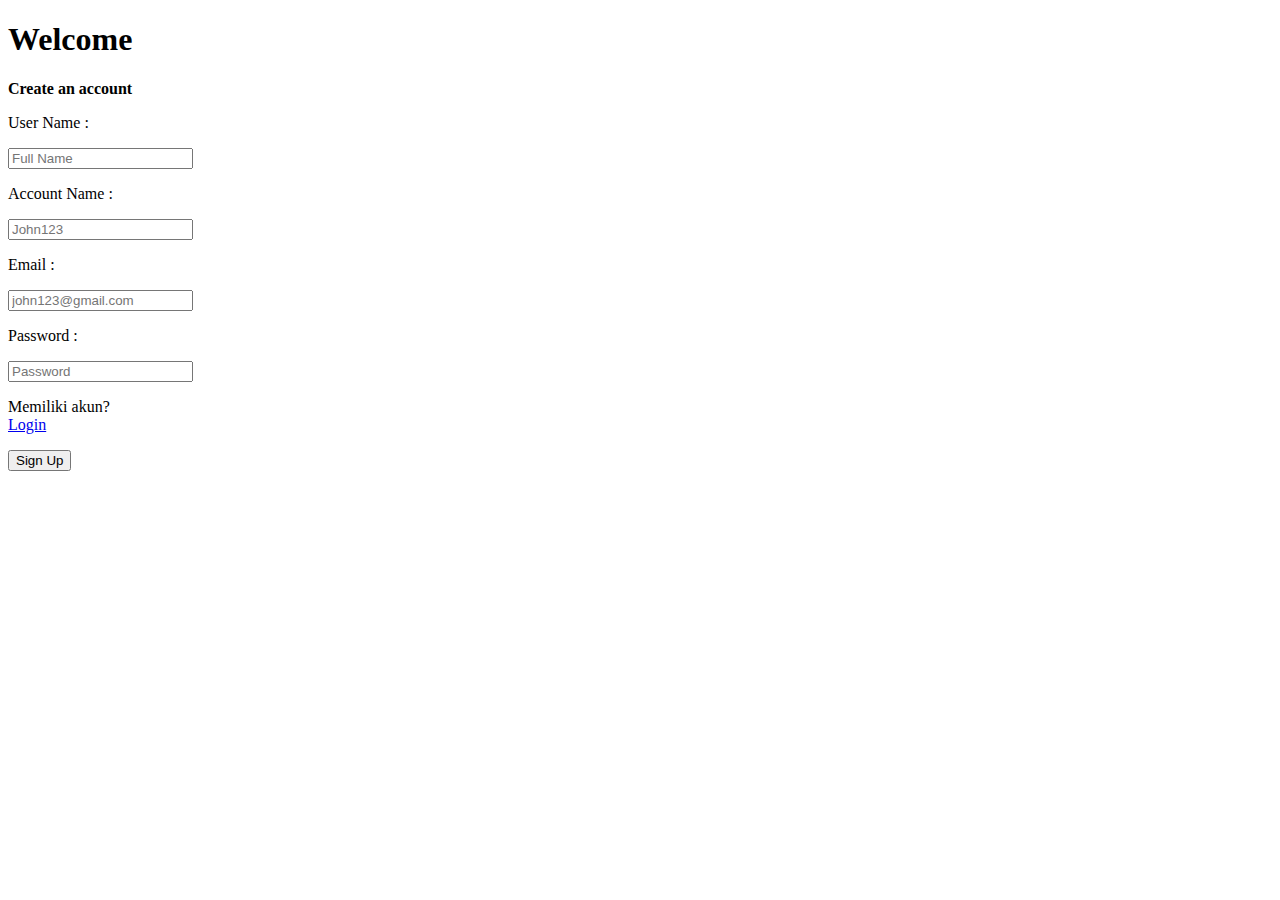
==== UI UX - Code/03.3_signup.html @ 12eb8852 "first commite" ====
<!DOCTYPE html>
<html lang="en">
<head>
    <meta charset="UTF-8">
    <meta name="viewport" content="width=device-width, initial-scale=1.0">
    <title>Document</title>
    <link rel="stylesheet" href="../fontawesome-free-6.5.1-web/css/all.min.css">
    <link rel="stylesheet" href="./03.3_signup.css">
</head>
<body>
<div class="container">
    <!-- GRID1 (title) -->
    <div class="grid1">
        <h1>Welcome</h1>
        <b>Create an account</b>
    </div>

    <!-- GRID2 (form) -->
    <form action="#" class="grid2">
        <!--  -->
        <label for="name">
            <p>User Name :</p>
            <input type="text" name="inp1" id="name" placeholder="Full Name" />
        </label>
        <label for="acc">
            <p>Account Name :</p>
            <input type="text" name="inp1" id="acc" placeholder="John123" />
        </label>
        <label for="email">
            <p>Email :</p>
            <input type="email" name="inp1" id="email" placeholder="john123@gmail.com" />
        </label>
        <label for="pass">
            <p>Password :</p>
            <input type="password" name="inp1" id="pass" placeholder="Password" />
        </label>

        <!--  -->
        <div class="flex">
            <p>Memiliki akun? <br><a href="./03.3_login.html">Login</a></p>
            <button type="submit">Sign Up</button>
        </div>
    </form>

</div>
</body>
</html>
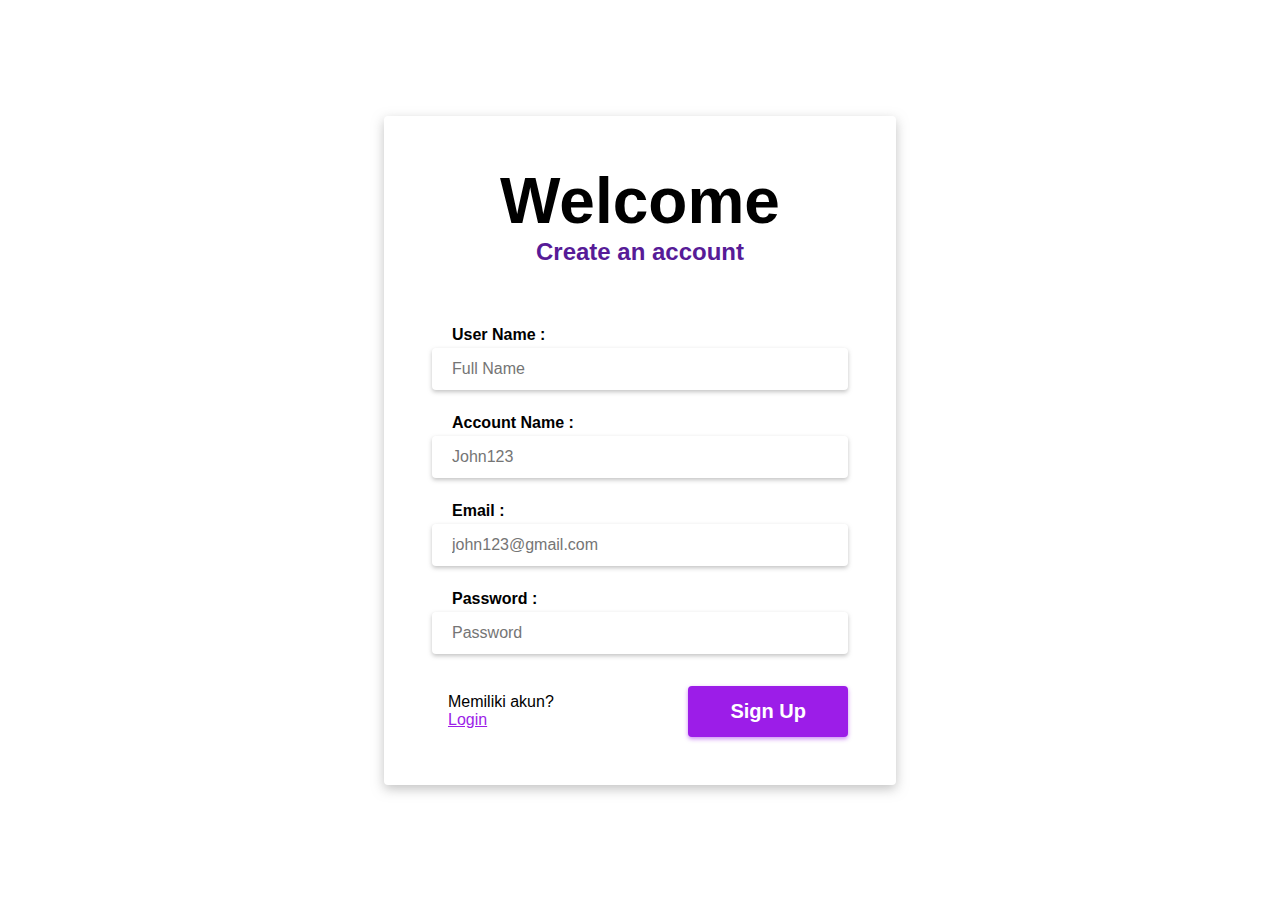
==== commit 5ce8a10d: "change style directory in file" ====
--- a/UI UX - Code/03.3_signup.html
+++ b/UI UX - Code/03.3_signup.html
@@ -4,8 +4,8 @@
     <meta charset="UTF-8">
     <meta name="viewport" content="width=device-width, initial-scale=1.0">
     <title>Document</title>
-    <link rel="stylesheet" href="../fontawesome-free-6.5.1-web/css/all.min.css">
-    <link rel="stylesheet" href="./03.3_signup.css">
+    <link rel="stylesheet" href="./fontawesome-free-6.5.1-web/css/all.min.css">
+    <link rel="stylesheet" href="./css/03.3_signup.css">
 </head>
 <body>
 <div class="container">
--- a/UI UX - Code/fontawesome-free-6.5.1-web/css/all.min.css
+++ b/UI UX - Code/fontawesome-free-6.5.1-web/css/all.min.css
@@ -0,0 +1,9 @@
+/*!
+ * Font Awesome Free 6.5.1 by @fontawesome - https://fontawesome.com
+ * License - https://fontawesome.com/license/free (Icons: CC BY 4.0, Fonts: SIL OFL 1.1, Code: MIT License)
+ * Copyright 2023 Fonticons, Inc.
+ */
+.fa{font-family:var(--fa-style-family,"Font Awesome 6 Free");font-weight:var(--fa-style,900)}.fa,.fa-brands,.fa-classic,.fa-regular,.fa-sharp,.fa-solid,.fab,.far,.fas{-moz-osx-font-smoothing:grayscale;-webkit-font-smoothing:antialiased;display:var(--fa-display,inline-block);font-style:normal;font-variant:normal;line-height:1;text-rendering:auto}.fa-classic,.fa-regular,.fa-solid,.far,.fas{font-family:"Font Awesome 6 Free"}.fa-brands,.fab{font-family:"Font Awesome 6 Brands"}.fa-1x{font-size:1em}.fa-2x{font-size:2em}.fa-3x{font-size:3em}.fa-4x{font-size:4em}.fa-5x{font-size:5em}.fa-6x{font-size:6em}.fa-7x{font-size:7em}.fa-8x{font-size:8em}.fa-9x{font-size:9em}.fa-10x{font-size:10em}.fa-2xs{font-size:.625em;line-height:.1em;vertical-align:.225em}.fa-xs{font-size:.75em;line-height:.08333em;vertical-align:.125em}.fa-sm{font-size:.875em;line-height:.07143em;vertical-align:.05357em}.fa-lg{font-size:1.25em;line-height:.05em;vertical-align:-.075em}.fa-xl{font-size:1.5em;line-height:.04167em;vertical-align:-.125em}.fa-2xl{font-size:2em;line-height:.03125em;vertical-align:-.1875em}.fa-fw{text-align:center;width:1.25em}.fa-ul{list-style-type:none;margin-left:var(--fa-li-margin,2.5em);padding-left:0}.fa-ul>li{position:relative}.fa-li{left:calc(var(--fa-li-width, 2em)*-1);position:absolute;text-align:center;width:var(--fa-li-width,2em);line-height:inherit}.fa-border{border-radius:var(--fa-border-radius,.1em);border:var(--fa-border-width,.08em) var(--fa-border-style,solid) var(--fa-border-color,#eee);padding:var(--fa-border-padding,.2em .25em .15em)}.fa-pull-left{float:left;margin-right:var(--fa-pull-margin,.3em)}.fa-pull-right{float:right;margin-left:var(--fa-pull-margin,.3em)}.fa-beat{-webkit-animation-name:fa-beat;animation-name:fa-beat;-webkit-animation-delay:var(--fa-animation-delay,0s);animation-delay:var(--fa-animation-delay,0s);-webkit-animation-direction:var(--fa-animation-direction,normal);animation-direction:var(--fa-animation-direction,normal);-webkit-animation-duration:var(--fa-animation-duration,1s);animation-duration:var(--fa-animation-duration,1s);-webkit-animation-iteration-count:var(--fa-animation-iteration-count,infinite);animation-iteration-count:var(--fa-animation-iteration-count,infinite);-webkit-animation-timing-function:var(--fa-animation-timing,ease-in-out);animation-timing-function:var(--fa-animation-timing,ease-in-out)}.fa-bounce{-webkit-animation-name:fa-bounce;animation-name:fa-bounce;-webkit-animation-delay:var(--fa-animation-delay,0s);animation-delay:var(--fa-animation-delay,0s);-webkit-animation-direction:var(--fa-animation-direction,normal);animation-direction:var(--fa-animation-direction,normal);-webkit-animation-duration:var(--fa-animation-duration,1s);animation-duration:var(--fa-animation-duration,1s);-webkit-animation-iteration-count:var(--fa-animation-iteration-count,infinite);animation-iteration-count:var(--fa-animation-iteration-count,infinite);-webkit-animation-timing-function:var(--fa-animation-timing,cubic-bezier(.28,.84,.42,1));animation-timing-function:var(--fa-animation-timing,cubic-bezier(.28,.84,.42,1))}.fa-fade{-webkit-animation-name:fa-fade;animation-name:fa-fade;-webkit-animation-iteration-count:var(--fa-animation-iteration-count,infinite);animation-iteration-count:var(--fa-animation-iteration-count,infinite);-webkit-animation-timing-function:var(--fa-animation-timing,cubic-bezier(.4,0,.6,1));animation-timing-function:var(--fa-animation-timing,cubic-bezier(.4,0,.6,1))}.fa-beat-fade,.fa-fade{-webkit-animation-delay:var(--fa-animation-delay,0s);animation-delay:var(--fa-animation-delay,0s);-webkit-animation-direction:var(--fa-animation-direction,normal);animation-direction:var(--fa-animation-direction,normal);-webkit-animation-duration:var(--fa-animation-duration,1s);animation-duration:var(--fa-animation-duration,1s)}.fa-beat-fade{-webkit-animation-name:fa-beat-fade;animation-name:fa-beat-fade;-webkit-animation-iteration-count:var(--fa-animation-iteration-count,infinite);animation-iteration-count:var(--fa-animation-iteration-count,infinite);-webkit-animation-timing-function:var(--fa-animation-timing,cubic-bezier(.4,0,.6,1));animation-timing-function:var(--fa-animation-timing,cubic-bezier(.4,0,.6,1))}.fa-flip{-webkit-animation-name:fa-flip;animation-name:fa-flip;-webkit-animation-delay:var(--fa-animation-delay,0s);animation-delay:var(--fa-animation-delay,0s);-webkit-animation-direction:var(--fa-animation-direction,normal);animation-direction:var(--fa-animation-direction,normal);-webkit-animation-duration:var(--fa-animation-duration,1s);animation-duration:var(--fa-animation-duration,1s);-webkit-animation-iteration-count:var(--fa-animation-iteration-count,infinite);animation-iteration-count:var(--fa-animation-iteration-count,infinite);-webkit-animation-timing-function:var(--fa-animation-timing,ease-in-out);animation-timing-function:var(--fa-animation-timing,ease-in-out)}.fa-shake{-webkit-animation-name:fa-shake;animation-name:fa-shake;-webkit-animation-duration:var(--fa-animation-duration,1s);animation-duration:var(--fa-animation-duration,1s);-webkit-animation-iteration-count:var(--fa-animation-iteration-count,infinite);animation-iteration-count:var(--fa-animation-iteration-count,infinite);-webkit-animation-timing-function:var(--fa-animation-timing,linear);animation-timing-function:var(--fa-animation-timing,linear)}.fa-shake,.fa-spin{-webkit-animation-delay:var(--fa-animation-delay,0s);animation-delay:var(--fa-animation-delay,0s);-webkit-animation-direction:var(--fa-animation-direction,normal);animation-direction:var(--fa-animation-direction,normal)}.fa-spin{-webkit-animation-name:fa-spin;animation-name:fa-spin;-webkit-animation-duration:var(--fa-animation-duration,2s);animation-duration:var(--fa-animation-duration,2s);-webkit-animation-iteration-count:var(--fa-animation-iteration-count,infinite);animation-iteration-count:var(--fa-animation-iteration-count,infinite);-webkit-animation-timing-function:var(--fa-animation-timing,linear);animation-timing-function:var(--fa-animation-timing,linear)}.fa-spin-reverse{--fa-animation-direction:reverse}.fa-pulse,.fa-spin-pulse{-webkit-animation-name:fa-spin;animation-name:fa-spin;-webkit-animation-direction:var(--fa-animation-direction,normal);animation-direction:var(--fa-animation-direction,normal);-webkit-animation-duration:var(--fa-animation-duration,1s);animation-duration:var(--fa-animation-duration,1s);-webkit-animation-iteration-count:var(--fa-animation-iteration-count,infinite);animation-iteration-count:var(--fa-animation-iteration-count,infinite);-webkit-animation-timing-function:var(--fa-animation-timing,steps(8));animation-timing-function:var(--fa-animation-timing,steps(8))}@media (prefers-reduced-motion:reduce){.fa-beat,.fa-beat-fade,.fa-bounce,.fa-fade,.fa-flip,.fa-pulse,.fa-shake,.fa-spin,.fa-spin-pulse{-webkit-animation-delay:-1ms;animation-delay:-1ms;-webkit-animation-duration:1ms;animation-duration:1ms;-webkit-animation-iteration-count:1;animation-iteration-count:1;-webkit-transition-delay:0s;transition-delay:0s;-webkit-transition-duration:0s;transition-duration:0s}}@-webkit-keyframes fa-beat{0%,90%{-webkit-transform:scale(1);transform:scale(1)}45%{-webkit-transform:scale(var(--fa-beat-scale,1.25));transform:scale(var(--fa-beat-scale,1.25))}}@keyframes fa-beat{0%,90%{-webkit-transform:scale(1);transform:scale(1)}45%{-webkit-transform:scale(var(--fa-beat-scale,1.25));transform:scale(var(--fa-beat-scale,1.25))}}@-webkit-keyframes fa-bounce{0%{-webkit-transform:scale(1) translateY(0);transform:scale(1) translateY(0)}10%{-webkit-transform:scale(var(--fa-bounce-start-scale-x,1.1),var(--fa-bounce-start-scale-y,.9)) translateY(0);transform:scale(var(--fa-bounce-start-scale-x,1.1),var(--fa-bounce-start-scale-y,.9)) translateY(0)}30%{-webkit-transform:scale(var(--fa-bounce-jump-scale-x,.9),var(--fa-bounce-jump-scale-y,1.1)) translateY(var(--fa-bounce-height,-.5em));transform:scale(var(--fa-bounce-jump-scale-x,.9),var(--fa-bounce-jump-scale-y,1.1)) translateY(var(--fa-bounce-height,-.5em))}50%{-webkit-transform:scale(var(--fa-bounce-land-scale-x,1.05),var(--fa-bounce-land-scale-y,.95)) translateY(0);transform:scale(var(--fa-bounce-land-scale-x,1.05),var(--fa-bounce-land-scale-y,.95)) translateY(0)}57%{-webkit-transform:scale(1) translateY(var(--fa-bounce-rebound,-.125em));transform:scale(1) translateY(var(--fa-bounce-rebound,-.125em))}64%{-webkit-transform:scale(1) translateY(0);transform:scale(1) translateY(0)}to{-webkit-transform:scale(1) translateY(0);transform:scale(1) translateY(0)}}@keyframes fa-bounce{0%{-webkit-transform:scale(1) translateY(0);transform:scale(1) translateY(0)}10%{-webkit-transform:scale(var(--fa-bounce-start-scale-x,1.1),var(--fa-bounce-start-scale-y,.9)) translateY(0);transform:scale(var(--fa-bounce-start-scale-x,1.1),var(--fa-bounce-start-scale-y,.9)) translateY(0)}30%{-webkit-transform:scale(var(--fa-bounce-jump-scale-x,.9),var(--fa-bounce-jump-scale-y,1.1)) translateY(var(--fa-bounce-height,-.5em));transform:scale(var(--fa-bounce-jump-scale-x,.9),var(--fa-bounce-jump-scale-y,1.1)) translateY(var(--fa-bounce-height,-.5em))}50%{-webkit-transform:scale(var(--fa-bounce-land-scale-x,1.05),var(--fa-bounce-land-scale-y,.95)) translateY(0);transform:scale(var(--fa-bounce-land-scale-x,1.05),var(--fa-bounce-land-scale-y,.95)) translateY(0)}57%{-webkit-transform:scale(1) translateY(var(--fa-bounce-rebound,-.125em));transform:scale(1) translateY(var(--fa-bounce-rebound,-.125em))}64%{-webkit-transform:scale(1) translateY(0);transform:scale(1) translateY(0)}to{-webkit-transform:scale(1) translateY(0);transform:scale(1) translateY(0)}}@-webkit-keyframes fa-fade{50%{opacity:var(--fa-fade-opacity,.4)}}@keyframes fa-fade{50%{opacity:var(--fa-fade-opacity,.4)}}@-webkit-keyframes fa-beat-fade{0%,to{opacity:var(--fa-beat-fade-opacity,.4);-webkit-transform:scale(1);transform:scale(1)}50%{opacity:1;-webkit-transform:scale(var(--fa-beat-fade-scale,1.125));transform:scale(var(--fa-beat-fade-scale,1.125))}}@keyframes fa-beat-fade{0%,to{opacity:var(--fa-beat-fade-opacity,.4);-webkit-transform:scale(1);transform:scale(1)}50%{opacity:1;-webkit-transform:scale(var(--fa-beat-fade-scale,1.125));transform:scale(var(--fa-beat-fade-scale,1.125))}}@-webkit-keyframes fa-flip{50%{-webkit-transform:rotate3d(var(--fa-flip-x,0),var(--fa-flip-y,1),var(--fa-flip-z,0),var(--fa-flip-angle,-180deg));transform:rotate3d(var(--fa-flip-x,0),var(--fa-flip-y,1),var(--fa-flip-z,0),var(--fa-flip-angle,-180deg))}}@keyframes fa-flip{50%{-webkit-transform:rotate3d(var(--fa-flip-x,0),var(--fa-flip-y,1),var(--fa-flip-z,0),var(--fa-flip-angle,-180deg));transform:rotate3d(var(--fa-flip-x,0),var(--fa-flip-y,1),var(--fa-flip-z,0),var(--fa-flip-angle,-180deg))}}@-webkit-keyframes fa-shake{0%{-webkit-transform:rotate(-15deg);transform:rotate(-15deg)}4%{-webkit-transform:rotate(15deg);transform:rotate(15deg)}8%,24%{-webkit-transform:rotate(-18deg);transform:rotate(-18deg)}12%,28%{-webkit-transform:rotate(18deg);transform:rotate(18deg)}16%{-webkit-transform:rotate(-22deg);transform:rotate(-22deg)}20%{-webkit-transform:rotate(22deg);transform:rotate(22deg)}32%{-webkit-transform:rotate(-12deg);transform:rotate(-12deg)}36%{-webkit-transform:rotate(12deg);transform:rotate(12deg)}40%,to{-webkit-transform:rotate(0deg);transform:rotate(0deg)}}@keyframes fa-shake{0%{-webkit-transform:rotate(-15deg);transform:rotate(-15deg)}4%{-webkit-transform:rotate(15deg);transform:rotate(15deg)}8%,24%{-webkit-transform:rotate(-18deg);transform:rotate(-18deg)}12%,28%{-webkit-transform:rotate(18deg);transform:rotate(18deg)}16%{-webkit-transform:rotate(-22deg);transform:rotate(-22deg)}20%{-webkit-transform:rotate(22deg);transform:rotate(22deg)}32%{-webkit-transform:rotate(-12deg);transform:rotate(-12deg)}36%{-webkit-transform:rotate(12deg);transform:rotate(12deg)}40%,to{-webkit-transform:rotate(0deg);transform:rotate(0deg)}}@-webkit-keyframes fa-spin{0%{-webkit-transform:rotate(0deg);transform:rotate(0deg)}to{-webkit-transform:rotate(1turn);transform:rotate(1turn)}}@keyframes fa-spin{0%{-webkit-transform:rotate(0deg);transform:rotate(0deg)}to{-webkit-transform:rotate(1turn);transform:rotate(1turn)}}.fa-rotate-90{-webkit-transform:rotate(90deg);transform:rotate(90deg)}.fa-rotate-180{-webkit-transform:rotate(180deg);transform:rotate(180deg)}.fa-rotate-270{-webkit-transform:rotate(270deg);transform:rotate(270deg)}.fa-flip-horizontal{-webkit-transform:scaleX(-1);transform:scaleX(-1)}.fa-flip-vertical{-webkit-transform:scaleY(-1);transform:scaleY(-1)}.fa-flip-both,.fa-flip-horizontal.fa-flip-vertical{-webkit-transform:scale(-1);transform:scale(-1)}.fa-rotate-by{-webkit-transform:rotate(var(--fa-rotate-angle,none));transform:rotate(var(--fa-rotate-angle,none))}.fa-stack{display:inline-block;height:2em;line-height:2em;position:relative;vertical-align:middle;width:2.5em}.fa-stack-1x,.fa-stack-2x{left:0;position:absolute;text-align:center;width:100%;z-index:var(--fa-stack-z-index,auto)}.fa-stack-1x{line-height:inherit}.fa-stack-2x{font-size:2em}.fa-inverse{color:var(--fa-inverse,#fff)}
+
+.fa-0:before{content:"\30"}.fa-1:before{content:"\31"}.fa-2:before{content:"\32"}.fa-3:before{content:"\33"}.fa-4:before{content:"\34"}.fa-5:before{content:"\35"}.fa-6:before{content:"\36"}.fa-7:before{content:"\37"}.fa-8:before{content:"\38"}.fa-9:before{content:"\39"}.fa-fill-drip:before{content:"\f576"}.fa-arrows-to-circle:before{content:"\e4bd"}.fa-chevron-circle-right:before,.fa-circle-chevron-right:before{content:"\f138"}.fa-at:before{content:"\40"}.fa-trash-alt:before,.fa-trash-can:before{content:"\f2ed"}.fa-text-height:before{content:"\f034"}.fa-user-times:before,.fa-user-xmark:before{content:"\f235"}.fa-stethoscope:before{content:"\f0f1"}.fa-comment-alt:before,.fa-message:before{content:"\f27a"}.fa-info:before{content:"\f129"}.fa-compress-alt:before,.fa-down-left-and-up-right-to-center:before{content:"\f422"}.fa-explosion:before{content:"\e4e9"}.fa-file-alt:before,.fa-file-lines:before,.fa-file-text:before{content:"\f15c"}.fa-wave-square:before{content:"\f83e"}.fa-ring:before{content:"\f70b"}.fa-building-un:before{content:"\e4d9"}.fa-dice-three:before{content:"\f527"}.fa-calendar-alt:before,.fa-calendar-days:before{content:"\f073"}.fa-anchor-circle-check:before{content:"\e4aa"}.fa-building-circle-arrow-right:before{content:"\e4d1"}.fa-volleyball-ball:before,.fa-volleyball:before{content:"\f45f"}.fa-arrows-up-to-line:before{content:"\e4c2"}.fa-sort-desc:before,.fa-sort-down:before{content:"\f0dd"}.fa-circle-minus:before,.fa-minus-circle:before{content:"\f056"}.fa-door-open:before{content:"\f52b"}.fa-right-from-bracket:before,.fa-sign-out-alt:before{content:"\f2f5"}.fa-atom:before{content:"\f5d2"}.fa-soap:before{content:"\e06e"}.fa-heart-music-camera-bolt:before,.fa-icons:before{content:"\f86d"}.fa-microphone-alt-slash:before,.fa-microphone-lines-slash:before{content:"\f539"}.fa-bridge-circle-check:before{content:"\e4c9"}.fa-pump-medical:before{content:"\e06a"}.fa-fingerprint:before{content:"\f577"}.fa-hand-point-right:before{content:"\f0a4"}.fa-magnifying-glass-location:before,.fa-search-location:before{content:"\f689"}.fa-forward-step:before,.fa-step-forward:before{content:"\f051"}.fa-face-smile-beam:before,.fa-smile-beam:before{content:"\f5b8"}.fa-flag-checkered:before{content:"\f11e"}.fa-football-ball:before,.fa-football:before{content:"\f44e"}.fa-school-circle-exclamation:before{content:"\e56c"}.fa-crop:before{content:"\f125"}.fa-angle-double-down:before,.fa-angles-down:before{content:"\f103"}.fa-users-rectangle:before{content:"\e594"}.fa-people-roof:before{content:"\e537"}.fa-people-line:before{content:"\e534"}.fa-beer-mug-empty:before,.fa-beer:before{content:"\f0fc"}.fa-diagram-predecessor:before{content:"\e477"}.fa-arrow-up-long:before,.fa-long-arrow-up:before{content:"\f176"}.fa-burn:before,.fa-fire-flame-simple:before{content:"\f46a"}.fa-male:before,.fa-person:before{content:"\f183"}.fa-laptop:before{content:"\f109"}.fa-file-csv:before{content:"\f6dd"}.fa-menorah:before{content:"\f676"}.fa-truck-plane:before{content:"\e58f"}.fa-record-vinyl:before{content:"\f8d9"}.fa-face-grin-stars:before,.fa-grin-stars:before{content:"\f587"}.fa-bong:before{content:"\f55c"}.fa-pastafarianism:before,.fa-spaghetti-monster-flying:before{content:"\f67b"}.fa-arrow-down-up-across-line:before{content:"\e4af"}.fa-spoon:before,.fa-utensil-spoon:before{content:"\f2e5"}.fa-jar-wheat:before{content:"\e517"}.fa-envelopes-bulk:before,.fa-mail-bulk:before{content:"\f674"}.fa-file-circle-exclamation:before{content:"\e4eb"}.fa-circle-h:before,.fa-hospital-symbol:before{content:"\f47e"}.fa-pager:before{content:"\f815"}.fa-address-book:before,.fa-contact-book:before{content:"\f2b9"}.fa-strikethrough:before{content:"\f0cc"}.fa-k:before{content:"\4b"}.fa-landmark-flag:before{content:"\e51c"}.fa-pencil-alt:before,.fa-pencil:before{content:"\f303"}.fa-backward:before{content:"\f04a"}.fa-caret-right:before{content:"\f0da"}.fa-comments:before{content:"\f086"}.fa-file-clipboard:before,.fa-paste:before{content:"\f0ea"}.fa-code-pull-request:before{content:"\e13c"}.fa-clipboard-list:before{content:"\f46d"}.fa-truck-loading:before,.fa-truck-ramp-box:before{content:"\f4de"}.fa-user-check:before{content:"\f4fc"}.fa-vial-virus:before{content:"\e597"}.fa-sheet-plastic:before{content:"\e571"}.fa-blog:before{content:"\f781"}.fa-user-ninja:before{content:"\f504"}.fa-person-arrow-up-from-line:before{content:"\e539"}.fa-scroll-torah:before,.fa-torah:before{content:"\f6a0"}.fa-broom-ball:before,.fa-quidditch-broom-ball:before,.fa-quidditch:before{content:"\f458"}.fa-toggle-off:before{content:"\f204"}.fa-archive:before,.fa-box-archive:before{content:"\f187"}.fa-person-drowning:before{content:"\e545"}.fa-arrow-down-9-1:before,.fa-sort-numeric-desc:before,.fa-sort-numeric-down-alt:before{content:"\f886"}.fa-face-grin-tongue-squint:before,.fa-grin-tongue-squint:before{content:"\f58a"}.fa-spray-can:before{content:"\f5bd"}.fa-truck-monster:before{content:"\f63b"}.fa-w:before{content:"\57"}.fa-earth-africa:before,.fa-globe-africa:before{content:"\f57c"}.fa-rainbow:before{content:"\f75b"}.fa-circle-notch:before{content:"\f1ce"}.fa-tablet-alt:before,.fa-tablet-screen-button:before{content:"\f3fa"}.fa-paw:before{content:"\f1b0"}.fa-cloud:before{content:"\f0c2"}.fa-trowel-bricks:before{content:"\e58a"}.fa-face-flushed:before,.fa-flushed:before{content:"\f579"}.fa-hospital-user:before{content:"\f80d"}.fa-tent-arrow-left-right:before{content:"\e57f"}.fa-gavel:before,.fa-legal:before{content:"\f0e3"}.fa-binoculars:before{content:"\f1e5"}.fa-microphone-slash:before{content:"\f131"}.fa-box-tissue:before{content:"\e05b"}.fa-motorcycle:before{content:"\f21c"}.fa-bell-concierge:before,.fa-concierge-bell:before{content:"\f562"}.fa-pen-ruler:before,.fa-pencil-ruler:before{content:"\f5ae"}.fa-people-arrows-left-right:before,.fa-people-arrows:before{content:"\e068"}.fa-mars-and-venus-burst:before{content:"\e523"}.fa-caret-square-right:before,.fa-square-caret-right:before{content:"\f152"}.fa-cut:before,.fa-scissors:before{content:"\f0c4"}.fa-sun-plant-wilt:before{content:"\e57a"}.fa-toilets-portable:before{content:"\e584"}.fa-hockey-puck:before{content:"\f453"}.fa-table:before{content:"\f0ce"}.fa-magnifying-glass-arrow-right:before{content:"\e521"}.fa-digital-tachograph:before,.fa-tachograph-digital:before{content:"\f566"}.fa-users-slash:before{content:"\e073"}.fa-clover:before{content:"\e139"}.fa-mail-reply:before,.fa-reply:before{content:"\f3e5"}.fa-star-and-crescent:before{content:"\f699"}.fa-house-fire:before{content:"\e50c"}.fa-minus-square:before,.fa-square-minus:before{content:"\f146"}.fa-helicopter:before{content:"\f533"}.fa-compass:before{content:"\f14e"}.fa-caret-square-down:before,.fa-square-caret-down:before{content:"\f150"}.fa-file-circle-question:before{content:"\e4ef"}.fa-laptop-code:before{content:"\f5fc"}.fa-swatchbook:before{content:"\f5c3"}.fa-prescription-bottle:before{content:"\f485"}.fa-bars:before,.fa-navicon:before{content:"\f0c9"}.fa-people-group:before{content:"\e533"}.fa-hourglass-3:before,.fa-hourglass-end:before{content:"\f253"}.fa-heart-broken:before,.fa-heart-crack:before{content:"\f7a9"}.fa-external-link-square-alt:before,.fa-square-up-right:before{content:"\f360"}.fa-face-kiss-beam:before,.fa-kiss-beam:before{content:"\f597"}.fa-film:before{content:"\f008"}.fa-ruler-horizontal:before{content:"\f547"}.fa-people-robbery:before{content:"\e536"}.fa-lightbulb:before{content:"\f0eb"}.fa-caret-left:before{content:"\f0d9"}.fa-circle-exclamation:before,.fa-exclamation-circle:before{content:"\f06a"}.fa-school-circle-xmark:before{content:"\e56d"}.fa-arrow-right-from-bracket:before,.fa-sign-out:before{content:"\f08b"}.fa-chevron-circle-down:before,.fa-circle-chevron-down:before{content:"\f13a"}.fa-unlock-alt:before,.fa-unlock-keyhole:before{content:"\f13e"}.fa-cloud-showers-heavy:before{content:"\f740"}.fa-headphones-alt:before,.fa-headphones-simple:before{content:"\f58f"}.fa-sitemap:before{content:"\f0e8"}.fa-circle-dollar-to-slot:before,.fa-donate:before{content:"\f4b9"}.fa-memory:before{content:"\f538"}.fa-road-spikes:before{content:"\e568"}.fa-fire-burner:before{content:"\e4f1"}.fa-flag:before{content:"\f024"}.fa-hanukiah:before{content:"\f6e6"}.fa-feather:before{content:"\f52d"}.fa-volume-down:before,.fa-volume-low:before{content:"\f027"}.fa-comment-slash:before{content:"\f4b3"}.fa-cloud-sun-rain:before{content:"\f743"}.fa-compress:before{content:"\f066"}.fa-wheat-alt:before,.fa-wheat-awn:before{content:"\e2cd"}.fa-ankh:before{content:"\f644"}.fa-hands-holding-child:before{content:"\e4fa"}.fa-asterisk:before{content:"\2a"}.fa-check-square:before,.fa-square-check:before{content:"\f14a"}.fa-peseta-sign:before{content:"\e221"}.fa-header:before,.fa-heading:before{content:"\f1dc"}.fa-ghost:before{content:"\f6e2"}.fa-list-squares:before,.fa-list:before{content:"\f03a"}.fa-phone-square-alt:before,.fa-square-phone-flip:before{content:"\f87b"}.fa-cart-plus:before{content:"\f217"}.fa-gamepad:before{content:"\f11b"}.fa-circle-dot:before,.fa-dot-circle:before{content:"\f192"}.fa-dizzy:before,.fa-face-dizzy:before{content:"\f567"}.fa-egg:before{content:"\f7fb"}.fa-house-medical-circle-xmark:before{content:"\e513"}.fa-campground:before{content:"\f6bb"}.fa-folder-plus:before{content:"\f65e"}.fa-futbol-ball:before,.fa-futbol:before,.fa-soccer-ball:before{content:"\f1e3"}.fa-paint-brush:before,.fa-paintbrush:before{content:"\f1fc"}.fa-lock:before{content:"\f023"}.fa-gas-pump:before{content:"\f52f"}.fa-hot-tub-person:before,.fa-hot-tub:before{content:"\f593"}.fa-map-location:before,.fa-map-marked:before{content:"\f59f"}.fa-house-flood-water:before{content:"\e50e"}.fa-tree:before{content:"\f1bb"}.fa-bridge-lock:before{content:"\e4cc"}.fa-sack-dollar:before{content:"\f81d"}.fa-edit:before,.fa-pen-to-square:before{content:"\f044"}.fa-car-side:before{content:"\f5e4"}.fa-share-alt:before,.fa-share-nodes:before{content:"\f1e0"}.fa-heart-circle-minus:before{content:"\e4ff"}.fa-hourglass-2:before,.fa-hourglass-half:before{content:"\f252"}.fa-microscope:before{content:"\f610"}.fa-sink:before{content:"\e06d"}.fa-bag-shopping:before,.fa-shopping-bag:before{content:"\f290"}.fa-arrow-down-z-a:before,.fa-sort-alpha-desc:before,.fa-sort-alpha-down-alt:before{content:"\f881"}.fa-mitten:before{content:"\f7b5"}.fa-person-rays:before{content:"\e54d"}.fa-users:before{content:"\f0c0"}.fa-eye-slash:before{content:"\f070"}.fa-flask-vial:before{content:"\e4f3"}.fa-hand-paper:before,.fa-hand:before{content:"\f256"}.fa-om:before{content:"\f679"}.fa-worm:before{content:"\e599"}.fa-house-circle-xmark:before{content:"\e50b"}.fa-plug:before{content:"\f1e6"}.fa-chevron-up:before{content:"\f077"}.fa-hand-spock:before{content:"\f259"}.fa-stopwatch:before{content:"\f2f2"}.fa-face-kiss:before,.fa-kiss:before{content:"\f596"}.fa-bridge-circle-xmark:before{content:"\e4cb"}.fa-face-grin-tongue:before,.fa-grin-tongue:before{content:"\f589"}.fa-chess-bishop:before{content:"\f43a"}.fa-face-grin-wink:before,.fa-grin-wink:before{content:"\f58c"}.fa-deaf:before,.fa-deafness:before,.fa-ear-deaf:before,.fa-hard-of-hearing:before{content:"\f2a4"}.fa-road-circle-check:before{content:"\e564"}.fa-dice-five:before{content:"\f523"}.fa-rss-square:before,.fa-square-rss:before{content:"\f143"}.fa-land-mine-on:before{content:"\e51b"}.fa-i-cursor:before{content:"\f246"}.fa-stamp:before{content:"\f5bf"}.fa-stairs:before{content:"\e289"}.fa-i:before{content:"\49"}.fa-hryvnia-sign:before,.fa-hryvnia:before{content:"\f6f2"}.fa-pills:before{content:"\f484"}.fa-face-grin-wide:before,.fa-grin-alt:before{content:"\f581"}.fa-tooth:before{content:"\f5c9"}.fa-v:before{content:"\56"}.fa-bangladeshi-taka-sign:before{content:"\e2e6"}.fa-bicycle:before{content:"\f206"}.fa-rod-asclepius:before,.fa-rod-snake:before,.fa-staff-aesculapius:before,.fa-staff-snake:before{content:"\e579"}.fa-head-side-cough-slash:before{content:"\e062"}.fa-ambulance:before,.fa-truck-medical:before{content:"\f0f9"}.fa-wheat-awn-circle-exclamation:before{content:"\e598"}.fa-snowman:before{content:"\f7d0"}.fa-mortar-pestle:before{content:"\f5a7"}.fa-road-barrier:before{content:"\e562"}.fa-school:before{content:"\f549"}.fa-igloo:before{content:"\f7ae"}.fa-joint:before{content:"\f595"}.fa-angle-right:before{content:"\f105"}.fa-horse:before{content:"\f6f0"}.fa-q:before{content:"\51"}.fa-g:before{content:"\47"}.fa-notes-medical:before{content:"\f481"}.fa-temperature-2:before,.fa-temperature-half:before,.fa-thermometer-2:before,.fa-thermometer-half:before{content:"\f2c9"}.fa-dong-sign:before{content:"\e169"}.fa-capsules:before{content:"\f46b"}.fa-poo-bolt:before,.fa-poo-storm:before{content:"\f75a"}.fa-face-frown-open:before,.fa-frown-open:before{content:"\f57a"}.fa-hand-point-up:before{content:"\f0a6"}.fa-money-bill:before{content:"\f0d6"}.fa-bookmark:before{content:"\f02e"}.fa-align-justify:before{content:"\f039"}.fa-umbrella-beach:before{content:"\f5ca"}.fa-helmet-un:before{content:"\e503"}.fa-bullseye:before{content:"\f140"}.fa-bacon:before{content:"\f7e5"}.fa-hand-point-down:before{content:"\f0a7"}.fa-arrow-up-from-bracket:before{content:"\e09a"}.fa-folder-blank:before,.fa-folder:before{content:"\f07b"}.fa-file-medical-alt:before,.fa-file-waveform:before{content:"\f478"}.fa-radiation:before{content:"\f7b9"}.fa-chart-simple:before{content:"\e473"}.fa-mars-stroke:before{content:"\f229"}.fa-vial:before{content:"\f492"}.fa-dashboard:before,.fa-gauge-med:before,.fa-gauge:before,.fa-tachometer-alt-average:before{content:"\f624"}.fa-magic-wand-sparkles:before,.fa-wand-magic-sparkles:before{content:"\e2ca"}.fa-e:before{content:"\45"}.fa-pen-alt:before,.fa-pen-clip:before{content:"\f305"}.fa-bridge-circle-exclamation:before{content:"\e4ca"}.fa-user:before{content:"\f007"}.fa-school-circle-check:before{content:"\e56b"}.fa-dumpster:before{content:"\f793"}.fa-shuttle-van:before,.fa-van-shuttle:before{content:"\f5b6"}.fa-building-user:before{content:"\e4da"}.fa-caret-square-left:before,.fa-square-caret-left:before{content:"\f191"}.fa-highlighter:before{content:"\f591"}.fa-key:before{content:"\f084"}.fa-bullhorn:before{content:"\f0a1"}.fa-globe:before{content:"\f0ac"}.fa-synagogue:before{content:"\f69b"}.fa-person-half-dress:before{content:"\e548"}.fa-road-bridge:before{content:"\e563"}.fa-location-arrow:before{content:"\f124"}.fa-c:before{content:"\43"}.fa-tablet-button:before{content:"\f10a"}.fa-building-lock:before{content:"\e4d6"}.fa-pizza-slice:before{content:"\f818"}.fa-money-bill-wave:before{content:"\f53a"}.fa-area-chart:before,.fa-chart-area:before{content:"\f1fe"}.fa-house-flag:before{content:"\e50d"}.fa-person-circle-minus:before{content:"\e540"}.fa-ban:before,.fa-cancel:before{content:"\f05e"}.fa-camera-rotate:before{content:"\e0d8"}.fa-air-freshener:before,.fa-spray-can-sparkles:before{content:"\f5d0"}.fa-star:before{content:"\f005"}.fa-repeat:before{content:"\f363"}.fa-cross:before{content:"\f654"}.fa-box:before{content:"\f466"}.fa-venus-mars:before{content:"\f228"}.fa-arrow-pointer:before,.fa-mouse-pointer:before{content:"\f245"}.fa-expand-arrows-alt:before,.fa-maximize:before{content:"\f31e"}.fa-charging-station:before{content:"\f5e7"}.fa-shapes:before,.fa-triangle-circle-square:before{content:"\f61f"}.fa-random:before,.fa-shuffle:before{content:"\f074"}.fa-person-running:before,.fa-running:before{content:"\f70c"}.fa-mobile-retro:before{content:"\e527"}.fa-grip-lines-vertical:before{content:"\f7a5"}.fa-spider:before{content:"\f717"}.fa-hands-bound:before{content:"\e4f9"}.fa-file-invoice-dollar:before{content:"\f571"}.fa-plane-circle-exclamation:before{content:"\e556"}.fa-x-ray:before{content:"\f497"}.fa-spell-check:before{content:"\f891"}.fa-slash:before{content:"\f715"}.fa-computer-mouse:before,.fa-mouse:before{content:"\f8cc"}.fa-arrow-right-to-bracket:before,.fa-sign-in:before{content:"\f090"}.fa-shop-slash:before,.fa-store-alt-slash:before{content:"\e070"}.fa-server:before{content:"\f233"}.fa-virus-covid-slash:before{content:"\e4a9"}.fa-shop-lock:before{content:"\e4a5"}.fa-hourglass-1:before,.fa-hourglass-start:before{content:"\f251"}.fa-blender-phone:before{content:"\f6b6"}.fa-building-wheat:before{content:"\e4db"}.fa-person-breastfeeding:before{content:"\e53a"}.fa-right-to-bracket:before,.fa-sign-in-alt:before{content:"\f2f6"}.fa-venus:before{content:"\f221"}.fa-passport:before{content:"\f5ab"}.fa-heart-pulse:before,.fa-heartbeat:before{content:"\f21e"}.fa-people-carry-box:before,.fa-people-carry:before{content:"\f4ce"}.fa-temperature-high:before{content:"\f769"}.fa-microchip:before{content:"\f2db"}.fa-crown:before{content:"\f521"}.fa-weight-hanging:before{content:"\f5cd"}.fa-xmarks-lines:before{content:"\e59a"}.fa-file-prescription:before{content:"\f572"}.fa-weight-scale:before,.fa-weight:before{content:"\f496"}.fa-user-friends:before,.fa-user-group:before{content:"\f500"}.fa-arrow-up-a-z:before,.fa-sort-alpha-up:before{content:"\f15e"}.fa-chess-knight:before{content:"\f441"}.fa-face-laugh-squint:before,.fa-laugh-squint:before{content:"\f59b"}.fa-wheelchair:before{content:"\f193"}.fa-arrow-circle-up:before,.fa-circle-arrow-up:before{content:"\f0aa"}.fa-toggle-on:before{content:"\f205"}.fa-person-walking:before,.fa-walking:before{content:"\f554"}.fa-l:before{content:"\4c"}.fa-fire:before{content:"\f06d"}.fa-bed-pulse:before,.fa-procedures:before{content:"\f487"}.fa-shuttle-space:before,.fa-space-shuttle:before{content:"\f197"}.fa-face-laugh:before,.fa-laugh:before{content:"\f599"}.fa-folder-open:before{content:"\f07c"}.fa-heart-circle-plus:before{content:"\e500"}.fa-code-fork:before{content:"\e13b"}.fa-city:before{content:"\f64f"}.fa-microphone-alt:before,.fa-microphone-lines:before{content:"\f3c9"}.fa-pepper-hot:before{content:"\f816"}.fa-unlock:before{content:"\f09c"}.fa-colon-sign:before{content:"\e140"}.fa-headset:before{content:"\f590"}.fa-store-slash:before{content:"\e071"}.fa-road-circle-xmark:before{content:"\e566"}.fa-user-minus:before{content:"\f503"}.fa-mars-stroke-up:before,.fa-mars-stroke-v:before{content:"\f22a"}.fa-champagne-glasses:before,.fa-glass-cheers:before{content:"\f79f"}.fa-clipboard:before{content:"\f328"}.fa-house-circle-exclamation:before{content:"\e50a"}.fa-file-arrow-up:before,.fa-file-upload:before{content:"\f574"}.fa-wifi-3:before,.fa-wifi-strong:before,.fa-wifi:before{content:"\f1eb"}.fa-bath:before,.fa-bathtub:before{content:"\f2cd"}.fa-underline:before{content:"\f0cd"}.fa-user-edit:before,.fa-user-pen:before{content:"\f4ff"}.fa-signature:before{content:"\f5b7"}.fa-stroopwafel:before{content:"\f551"}.fa-bold:before{content:"\f032"}.fa-anchor-lock:before{content:"\e4ad"}.fa-building-ngo:before{content:"\e4d7"}.fa-manat-sign:before{content:"\e1d5"}.fa-not-equal:before{content:"\f53e"}.fa-border-style:before,.fa-border-top-left:before{content:"\f853"}.fa-map-location-dot:before,.fa-map-marked-alt:before{content:"\f5a0"}.fa-jedi:before{content:"\f669"}.fa-poll:before,.fa-square-poll-vertical:before{content:"\f681"}.fa-mug-hot:before{content:"\f7b6"}.fa-battery-car:before,.fa-car-battery:before{content:"\f5df"}.fa-gift:before{content:"\f06b"}.fa-dice-two:before{content:"\f528"}.fa-chess-queen:before{content:"\f445"}.fa-glasses:before{content:"\f530"}.fa-chess-board:before{content:"\f43c"}.fa-building-circle-check:before{content:"\e4d2"}.fa-person-chalkboard:before{content:"\e53d"}.fa-mars-stroke-h:before,.fa-mars-stroke-right:before{content:"\f22b"}.fa-hand-back-fist:before,.fa-hand-rock:before{content:"\f255"}.fa-caret-square-up:before,.fa-square-caret-up:before{content:"\f151"}.fa-cloud-showers-water:before{content:"\e4e4"}.fa-bar-chart:before,.fa-chart-bar:before{content:"\f080"}.fa-hands-bubbles:before,.fa-hands-wash:before{content:"\e05e"}.fa-less-than-equal:before{content:"\f537"}.fa-train:before{content:"\f238"}.fa-eye-low-vision:before,.fa-low-vision:before{content:"\f2a8"}.fa-crow:before{content:"\f520"}.fa-sailboat:before{content:"\e445"}.fa-window-restore:before{content:"\f2d2"}.fa-plus-square:before,.fa-square-plus:before{content:"\f0fe"}.fa-torii-gate:before{content:"\f6a1"}.fa-frog:before{content:"\f52e"}.fa-bucket:before{content:"\e4cf"}.fa-image:before{content:"\f03e"}.fa-microphone:before{content:"\f130"}.fa-cow:before{content:"\f6c8"}.fa-caret-up:before{content:"\f0d8"}.fa-screwdriver:before{content:"\f54a"}.fa-folder-closed:before{content:"\e185"}.fa-house-tsunami:before{content:"\e515"}.fa-square-nfi:before{content:"\e576"}.fa-arrow-up-from-ground-water:before{content:"\e4b5"}.fa-glass-martini-alt:before,.fa-martini-glass:before{content:"\f57b"}.fa-rotate-back:before,.fa-rotate-backward:before,.fa-rotate-left:before,.fa-undo-alt:before{content:"\f2ea"}.fa-columns:before,.fa-table-columns:before{content:"\f0db"}.fa-lemon:before{content:"\f094"}.fa-head-side-mask:before{content:"\e063"}.fa-handshake:before{content:"\f2b5"}.fa-gem:before{content:"\f3a5"}.fa-dolly-box:before,.fa-dolly:before{content:"\f472"}.fa-smoking:before{content:"\f48d"}.fa-compress-arrows-alt:before,.fa-minimize:before{content:"\f78c"}.fa-monument:before{content:"\f5a6"}.fa-snowplow:before{content:"\f7d2"}.fa-angle-double-right:before,.fa-angles-right:before{content:"\f101"}.fa-cannabis:before{content:"\f55f"}.fa-circle-play:before,.fa-play-circle:before{content:"\f144"}.fa-tablets:before{content:"\f490"}.fa-ethernet:before{content:"\f796"}.fa-eur:before,.fa-euro-sign:before,.fa-euro:before{content:"\f153"}.fa-chair:before{content:"\f6c0"}.fa-check-circle:before,.fa-circle-check:before{content:"\f058"}.fa-circle-stop:before,.fa-stop-circle:before{content:"\f28d"}.fa-compass-drafting:before,.fa-drafting-compass:before{content:"\f568"}.fa-plate-wheat:before{content:"\e55a"}.fa-icicles:before{content:"\f7ad"}.fa-person-shelter:before{content:"\e54f"}.fa-neuter:before{content:"\f22c"}.fa-id-badge:before{content:"\f2c1"}.fa-marker:before{content:"\f5a1"}.fa-face-laugh-beam:before,.fa-laugh-beam:before{content:"\f59a"}.fa-helicopter-symbol:before{content:"\e502"}.fa-universal-access:before{content:"\f29a"}.fa-chevron-circle-up:before,.fa-circle-chevron-up:before{content:"\f139"}.fa-lari-sign:before{content:"\e1c8"}.fa-volcano:before{content:"\f770"}.fa-person-walking-dashed-line-arrow-right:before{content:"\e553"}.fa-gbp:before,.fa-pound-sign:before,.fa-sterling-sign:before{content:"\f154"}.fa-viruses:before{content:"\e076"}.fa-square-person-confined:before{content:"\e577"}.fa-user-tie:before{content:"\f508"}.fa-arrow-down-long:before,.fa-long-arrow-down:before{content:"\f175"}.fa-tent-arrow-down-to-line:before{content:"\e57e"}.fa-certificate:before{content:"\f0a3"}.fa-mail-reply-all:before,.fa-reply-all:before{content:"\f122"}.fa-suitcase:before{content:"\f0f2"}.fa-person-skating:before,.fa-skating:before{content:"\f7c5"}.fa-filter-circle-dollar:before,.fa-funnel-dollar:before{content:"\f662"}.fa-camera-retro:before{content:"\f083"}.fa-arrow-circle-down:before,.fa-circle-arrow-down:before{content:"\f0ab"}.fa-arrow-right-to-file:before,.fa-file-import:before{content:"\f56f"}.fa-external-link-square:before,.fa-square-arrow-up-right:before{content:"\f14c"}.fa-box-open:before{content:"\f49e"}.fa-scroll:before{content:"\f70e"}.fa-spa:before{content:"\f5bb"}.fa-location-pin-lock:before{content:"\e51f"}.fa-pause:before{content:"\f04c"}.fa-hill-avalanche:before{content:"\e507"}.fa-temperature-0:before,.fa-temperature-empty:before,.fa-thermometer-0:before,.fa-thermometer-empty:before{content:"\f2cb"}.fa-bomb:before{content:"\f1e2"}.fa-registered:before{content:"\f25d"}.fa-address-card:before,.fa-contact-card:before,.fa-vcard:before{content:"\f2bb"}.fa-balance-scale-right:before,.fa-scale-unbalanced-flip:before{content:"\f516"}.fa-subscript:before{content:"\f12c"}.fa-diamond-turn-right:before,.fa-directions:before{content:"\f5eb"}.fa-burst:before{content:"\e4dc"}.fa-house-laptop:before,.fa-laptop-house:before{content:"\e066"}.fa-face-tired:before,.fa-tired:before{content:"\f5c8"}.fa-money-bills:before{content:"\e1f3"}.fa-smog:before{content:"\f75f"}.fa-crutch:before{content:"\f7f7"}.fa-cloud-arrow-up:before,.fa-cloud-upload-alt:before,.fa-cloud-upload:before{content:"\f0ee"}.fa-palette:before{content:"\f53f"}.fa-arrows-turn-right:before{content:"\e4c0"}.fa-vest:before{content:"\e085"}.fa-ferry:before{content:"\e4ea"}.fa-arrows-down-to-people:before{content:"\e4b9"}.fa-seedling:before,.fa-sprout:before{content:"\f4d8"}.fa-arrows-alt-h:before,.fa-left-right:before{content:"\f337"}.fa-boxes-packing:before{content:"\e4c7"}.fa-arrow-circle-left:before,.fa-circle-arrow-left:before{content:"\f0a8"}.fa-group-arrows-rotate:before{content:"\e4f6"}.fa-bowl-food:before{content:"\e4c6"}.fa-candy-cane:before{content:"\f786"}.fa-arrow-down-wide-short:before,.fa-sort-amount-asc:before,.fa-sort-amount-down:before{content:"\f160"}.fa-cloud-bolt:before,.fa-thunderstorm:before{content:"\f76c"}.fa-remove-format:before,.fa-text-slash:before{content:"\f87d"}.fa-face-smile-wink:before,.fa-smile-wink:before{content:"\f4da"}.fa-file-word:before{content:"\f1c2"}.fa-file-powerpoint:before{content:"\f1c4"}.fa-arrows-h:before,.fa-arrows-left-right:before{content:"\f07e"}.fa-house-lock:before{content:"\e510"}.fa-cloud-arrow-down:before,.fa-cloud-download-alt:before,.fa-cloud-download:before{content:"\f0ed"}.fa-children:before{content:"\e4e1"}.fa-blackboard:before,.fa-chalkboard:before{content:"\f51b"}.fa-user-alt-slash:before,.fa-user-large-slash:before{content:"\f4fa"}.fa-envelope-open:before{content:"\f2b6"}.fa-handshake-alt-slash:before,.fa-handshake-simple-slash:before{content:"\e05f"}.fa-mattress-pillow:before{content:"\e525"}.fa-guarani-sign:before{content:"\e19a"}.fa-arrows-rotate:before,.fa-refresh:before,.fa-sync:before{content:"\f021"}.fa-fire-extinguisher:before{content:"\f134"}.fa-cruzeiro-sign:before{content:"\e152"}.fa-greater-than-equal:before{content:"\f532"}.fa-shield-alt:before,.fa-shield-halved:before{content:"\f3ed"}.fa-atlas:before,.fa-book-atlas:before{content:"\f558"}.fa-virus:before{content:"\e074"}.fa-envelope-circle-check:before{content:"\e4e8"}.fa-layer-group:before{content:"\f5fd"}.fa-arrows-to-dot:before{content:"\e4be"}.fa-archway:before{content:"\f557"}.fa-heart-circle-check:before{content:"\e4fd"}.fa-house-chimney-crack:before,.fa-house-damage:before{content:"\f6f1"}.fa-file-archive:before,.fa-file-zipper:before{content:"\f1c6"}.fa-square:before{content:"\f0c8"}.fa-glass-martini:before,.fa-martini-glass-empty:before{content:"\f000"}.fa-couch:before{content:"\f4b8"}.fa-cedi-sign:before{content:"\e0df"}.fa-italic:before{content:"\f033"}.fa-church:before{content:"\f51d"}.fa-comments-dollar:before{content:"\f653"}.fa-democrat:before{content:"\f747"}.fa-z:before{content:"\5a"}.fa-person-skiing:before,.fa-skiing:before{content:"\f7c9"}.fa-road-lock:before{content:"\e567"}.fa-a:before{content:"\41"}.fa-temperature-arrow-down:before,.fa-temperature-down:before{content:"\e03f"}.fa-feather-alt:before,.fa-feather-pointed:before{content:"\f56b"}.fa-p:before{content:"\50"}.fa-snowflake:before{content:"\f2dc"}.fa-newspaper:before{content:"\f1ea"}.fa-ad:before,.fa-rectangle-ad:before{content:"\f641"}.fa-arrow-circle-right:before,.fa-circle-arrow-right:before{content:"\f0a9"}.fa-filter-circle-xmark:before{content:"\e17b"}.fa-locust:before{content:"\e520"}.fa-sort:before,.fa-unsorted:before{content:"\f0dc"}.fa-list-1-2:before,.fa-list-numeric:before,.fa-list-ol:before{content:"\f0cb"}.fa-person-dress-burst:before{content:"\e544"}.fa-money-check-alt:before,.fa-money-check-dollar:before{content:"\f53d"}.fa-vector-square:before{content:"\f5cb"}.fa-bread-slice:before{content:"\f7ec"}.fa-language:before{content:"\f1ab"}.fa-face-kiss-wink-heart:before,.fa-kiss-wink-heart:before{content:"\f598"}.fa-filter:before{content:"\f0b0"}.fa-question:before{content:"\3f"}.fa-file-signature:before{content:"\f573"}.fa-arrows-alt:before,.fa-up-down-left-right:before{content:"\f0b2"}.fa-house-chimney-user:before{content:"\e065"}.fa-hand-holding-heart:before{content:"\f4be"}.fa-puzzle-piece:before{content:"\f12e"}.fa-money-check:before{content:"\f53c"}.fa-star-half-alt:before,.fa-star-half-stroke:before{content:"\f5c0"}.fa-code:before{content:"\f121"}.fa-glass-whiskey:before,.fa-whiskey-glass:before{content:"\f7a0"}.fa-building-circle-exclamation:before{content:"\e4d3"}.fa-magnifying-glass-chart:before{content:"\e522"}.fa-arrow-up-right-from-square:before,.fa-external-link:before{content:"\f08e"}.fa-cubes-stacked:before{content:"\e4e6"}.fa-krw:before,.fa-won-sign:before,.fa-won:before{content:"\f159"}.fa-virus-covid:before{content:"\e4a8"}.fa-austral-sign:before{content:"\e0a9"}.fa-f:before{content:"\46"}.fa-leaf:before{content:"\f06c"}.fa-road:before{content:"\f018"}.fa-cab:before,.fa-taxi:before{content:"\f1ba"}.fa-person-circle-plus:before{content:"\e541"}.fa-chart-pie:before,.fa-pie-chart:before{content:"\f200"}.fa-bolt-lightning:before{content:"\e0b7"}.fa-sack-xmark:before{content:"\e56a"}.fa-file-excel:before{content:"\f1c3"}.fa-file-contract:before{content:"\f56c"}.fa-fish-fins:before{content:"\e4f2"}.fa-building-flag:before{content:"\e4d5"}.fa-face-grin-beam:before,.fa-grin-beam:before{content:"\f582"}.fa-object-ungroup:before{content:"\f248"}.fa-poop:before{content:"\f619"}.fa-location-pin:before,.fa-map-marker:before{content:"\f041"}.fa-kaaba:before{content:"\f66b"}.fa-toilet-paper:before{content:"\f71e"}.fa-hard-hat:before,.fa-hat-hard:before,.fa-helmet-safety:before{content:"\f807"}.fa-eject:before{content:"\f052"}.fa-arrow-alt-circle-right:before,.fa-circle-right:before{content:"\f35a"}.fa-plane-circle-check:before{content:"\e555"}.fa-face-rolling-eyes:before,.fa-meh-rolling-eyes:before{content:"\f5a5"}.fa-object-group:before{content:"\f247"}.fa-chart-line:before,.fa-line-chart:before{content:"\f201"}.fa-mask-ventilator:before{content:"\e524"}.fa-arrow-right:before{content:"\f061"}.fa-map-signs:before,.fa-signs-post:before{content:"\f277"}.fa-cash-register:before{content:"\f788"}.fa-person-circle-question:before{content:"\e542"}.fa-h:before{content:"\48"}.fa-tarp:before{content:"\e57b"}.fa-screwdriver-wrench:before,.fa-tools:before{content:"\f7d9"}.fa-arrows-to-eye:before{content:"\e4bf"}.fa-plug-circle-bolt:before{content:"\e55b"}.fa-heart:before{content:"\f004"}.fa-mars-and-venus:before{content:"\f224"}.fa-home-user:before,.fa-house-user:before{content:"\e1b0"}.fa-dumpster-fire:before{content:"\f794"}.fa-house-crack:before{content:"\e3b1"}.fa-cocktail:before,.fa-martini-glass-citrus:before{content:"\f561"}.fa-face-surprise:before,.fa-surprise:before{content:"\f5c2"}.fa-bottle-water:before{content:"\e4c5"}.fa-circle-pause:before,.fa-pause-circle:before{content:"\f28b"}.fa-toilet-paper-slash:before{content:"\e072"}.fa-apple-alt:before,.fa-apple-whole:before{content:"\f5d1"}.fa-kitchen-set:before{content:"\e51a"}.fa-r:before{content:"\52"}.fa-temperature-1:before,.fa-temperature-quarter:before,.fa-thermometer-1:before,.fa-thermometer-quarter:before{content:"\f2ca"}.fa-cube:before{content:"\f1b2"}.fa-bitcoin-sign:before{content:"\e0b4"}.fa-shield-dog:before{content:"\e573"}.fa-solar-panel:before{content:"\f5ba"}.fa-lock-open:before{content:"\f3c1"}.fa-elevator:before{content:"\e16d"}.fa-money-bill-transfer:before{content:"\e528"}.fa-money-bill-trend-up:before{content:"\e529"}.fa-house-flood-water-circle-arrow-right:before{content:"\e50f"}.fa-poll-h:before,.fa-square-poll-horizontal:before{content:"\f682"}.fa-circle:before{content:"\f111"}.fa-backward-fast:before,.fa-fast-backward:before{content:"\f049"}.fa-recycle:before{content:"\f1b8"}.fa-user-astronaut:before{content:"\f4fb"}.fa-plane-slash:before{content:"\e069"}.fa-trademark:before{content:"\f25c"}.fa-basketball-ball:before,.fa-basketball:before{content:"\f434"}.fa-satellite-dish:before{content:"\f7c0"}.fa-arrow-alt-circle-up:before,.fa-circle-up:before{content:"\f35b"}.fa-mobile-alt:before,.fa-mobile-screen-button:before{content:"\f3cd"}.fa-volume-high:before,.fa-volume-up:before{content:"\f028"}.fa-users-rays:before{content:"\e593"}.fa-wallet:before{content:"\f555"}.fa-clipboard-check:before{content:"\f46c"}.fa-file-audio:before{content:"\f1c7"}.fa-burger:before,.fa-hamburger:before{content:"\f805"}.fa-wrench:before{content:"\f0ad"}.fa-bugs:before{content:"\e4d0"}.fa-rupee-sign:before,.fa-rupee:before{content:"\f156"}.fa-file-image:before{content:"\f1c5"}.fa-circle-question:before,.fa-question-circle:before{content:"\f059"}.fa-plane-departure:before{content:"\f5b0"}.fa-handshake-slash:before{content:"\e060"}.fa-book-bookmark:before{content:"\e0bb"}.fa-code-branch:before{content:"\f126"}.fa-hat-cowboy:before{content:"\f8c0"}.fa-bridge:before{content:"\e4c8"}.fa-phone-alt:before,.fa-phone-flip:before{content:"\f879"}.fa-truck-front:before{content:"\e2b7"}.fa-cat:before{content:"\f6be"}.fa-anchor-circle-exclamation:before{content:"\e4ab"}.fa-truck-field:before{content:"\e58d"}.fa-route:before{content:"\f4d7"}.fa-clipboard-question:before{content:"\e4e3"}.fa-panorama:before{content:"\e209"}.fa-comment-medical:before{content:"\f7f5"}.fa-teeth-open:before{content:"\f62f"}.fa-file-circle-minus:before{content:"\e4ed"}.fa-tags:before{content:"\f02c"}.fa-wine-glass:before{content:"\f4e3"}.fa-fast-forward:before,.fa-forward-fast:before{content:"\f050"}.fa-face-meh-blank:before,.fa-meh-blank:before{content:"\f5a4"}.fa-parking:before,.fa-square-parking:before{content:"\f540"}.fa-house-signal:before{content:"\e012"}.fa-bars-progress:before,.fa-tasks-alt:before{content:"\f828"}.fa-faucet-drip:before{content:"\e006"}.fa-cart-flatbed:before,.fa-dolly-flatbed:before{content:"\f474"}.fa-ban-smoking:before,.fa-smoking-ban:before{content:"\f54d"}.fa-terminal:before{content:"\f120"}.fa-mobile-button:before{content:"\f10b"}.fa-house-medical-flag:before{content:"\e514"}.fa-basket-shopping:before,.fa-shopping-basket:before{content:"\f291"}.fa-tape:before{content:"\f4db"}.fa-bus-alt:before,.fa-bus-simple:before{content:"\f55e"}.fa-eye:before{content:"\f06e"}.fa-face-sad-cry:before,.fa-sad-cry:before{content:"\f5b3"}.fa-audio-description:before{content:"\f29e"}.fa-person-military-to-person:before{content:"\e54c"}.fa-file-shield:before{content:"\e4f0"}.fa-user-slash:before{content:"\f506"}.fa-pen:before{content:"\f304"}.fa-tower-observation:before{content:"\e586"}.fa-file-code:before{content:"\f1c9"}.fa-signal-5:before,.fa-signal-perfect:before,.fa-signal:before{content:"\f012"}.fa-bus:before{content:"\f207"}.fa-heart-circle-xmark:before{content:"\e501"}.fa-home-lg:before,.fa-house-chimney:before{content:"\e3af"}.fa-window-maximize:before{content:"\f2d0"}.fa-face-frown:before,.fa-frown:before{content:"\f119"}.fa-prescription:before{content:"\f5b1"}.fa-shop:before,.fa-store-alt:before{content:"\f54f"}.fa-floppy-disk:before,.fa-save:before{content:"\f0c7"}.fa-vihara:before{content:"\f6a7"}.fa-balance-scale-left:before,.fa-scale-unbalanced:before{content:"\f515"}.fa-sort-asc:before,.fa-sort-up:before{content:"\f0de"}.fa-comment-dots:before,.fa-commenting:before{content:"\f4ad"}.fa-plant-wilt:before{content:"\e5aa"}.fa-diamond:before{content:"\f219"}.fa-face-grin-squint:before,.fa-grin-squint:before{content:"\f585"}.fa-hand-holding-dollar:before,.fa-hand-holding-usd:before{content:"\f4c0"}.fa-bacterium:before{content:"\e05a"}.fa-hand-pointer:before{content:"\f25a"}.fa-drum-steelpan:before{content:"\f56a"}.fa-hand-scissors:before{content:"\f257"}.fa-hands-praying:before,.fa-praying-hands:before{content:"\f684"}.fa-arrow-right-rotate:before,.fa-arrow-rotate-forward:before,.fa-arrow-rotate-right:before,.fa-redo:before{content:"\f01e"}.fa-biohazard:before{content:"\f780"}.fa-location-crosshairs:before,.fa-location:before{content:"\f601"}.fa-mars-double:before{content:"\f227"}.fa-child-dress:before{content:"\e59c"}.fa-users-between-lines:before{content:"\e591"}.fa-lungs-virus:before{content:"\e067"}.fa-face-grin-tears:before,.fa-grin-tears:before{content:"\f588"}.fa-phone:before{content:"\f095"}.fa-calendar-times:before,.fa-calendar-xmark:before{content:"\f273"}.fa-child-reaching:before{content:"\e59d"}.fa-head-side-virus:before{content:"\e064"}.fa-user-cog:before,.fa-user-gear:before{content:"\f4fe"}.fa-arrow-up-1-9:before,.fa-sort-numeric-up:before{content:"\f163"}.fa-door-closed:before{content:"\f52a"}.fa-shield-virus:before{content:"\e06c"}.fa-dice-six:before{content:"\f526"}.fa-mosquito-net:before{content:"\e52c"}.fa-bridge-water:before{content:"\e4ce"}.fa-person-booth:before{content:"\f756"}.fa-text-width:before{content:"\f035"}.fa-hat-wizard:before{content:"\f6e8"}.fa-pen-fancy:before{content:"\f5ac"}.fa-digging:before,.fa-person-digging:before{content:"\f85e"}.fa-trash:before{content:"\f1f8"}.fa-gauge-simple-med:before,.fa-gauge-simple:before,.fa-tachometer-average:before{content:"\f629"}.fa-book-medical:before{content:"\f7e6"}.fa-poo:before{content:"\f2fe"}.fa-quote-right-alt:before,.fa-quote-right:before{content:"\f10e"}.fa-shirt:before,.fa-t-shirt:before,.fa-tshirt:before{content:"\f553"}.fa-cubes:before{content:"\f1b3"}.fa-divide:before{content:"\f529"}.fa-tenge-sign:before,.fa-tenge:before{content:"\f7d7"}.fa-headphones:before{content:"\f025"}.fa-hands-holding:before{content:"\f4c2"}.fa-hands-clapping:before{content:"\e1a8"}.fa-republican:before{content:"\f75e"}.fa-arrow-left:before{content:"\f060"}.fa-person-circle-xmark:before{content:"\e543"}.fa-ruler:before{content:"\f545"}.fa-align-left:before{content:"\f036"}.fa-dice-d6:before{content:"\f6d1"}.fa-restroom:before{content:"\f7bd"}.fa-j:before{content:"\4a"}.fa-users-viewfinder:before{content:"\e595"}.fa-file-video:before{content:"\f1c8"}.fa-external-link-alt:before,.fa-up-right-from-square:before{content:"\f35d"}.fa-table-cells:before,.fa-th:before{content:"\f00a"}.fa-file-pdf:before{content:"\f1c1"}.fa-bible:before,.fa-book-bible:before{content:"\f647"}.fa-o:before{content:"\4f"}.fa-medkit:before,.fa-suitcase-medical:before{content:"\f0fa"}.fa-user-secret:before{content:"\f21b"}.fa-otter:before{content:"\f700"}.fa-female:before,.fa-person-dress:before{content:"\f182"}.fa-comment-dollar:before{content:"\f651"}.fa-briefcase-clock:before,.fa-business-time:before{content:"\f64a"}.fa-table-cells-large:before,.fa-th-large:before{content:"\f009"}.fa-book-tanakh:before,.fa-tanakh:before{content:"\f827"}.fa-phone-volume:before,.fa-volume-control-phone:before{content:"\f2a0"}.fa-hat-cowboy-side:before{content:"\f8c1"}.fa-clipboard-user:before{content:"\f7f3"}.fa-child:before{content:"\f1ae"}.fa-lira-sign:before{content:"\f195"}.fa-satellite:before{content:"\f7bf"}.fa-plane-lock:before{content:"\e558"}.fa-tag:before{content:"\f02b"}.fa-comment:before{content:"\f075"}.fa-birthday-cake:before,.fa-cake-candles:before,.fa-cake:before{content:"\f1fd"}.fa-envelope:before{content:"\f0e0"}.fa-angle-double-up:before,.fa-angles-up:before{content:"\f102"}.fa-paperclip:before{content:"\f0c6"}.fa-arrow-right-to-city:before{content:"\e4b3"}.fa-ribbon:before{content:"\f4d6"}.fa-lungs:before{content:"\f604"}.fa-arrow-up-9-1:before,.fa-sort-numeric-up-alt:before{content:"\f887"}.fa-litecoin-sign:before{content:"\e1d3"}.fa-border-none:before{content:"\f850"}.fa-circle-nodes:before{content:"\e4e2"}.fa-parachute-box:before{content:"\f4cd"}.fa-indent:before{content:"\f03c"}.fa-truck-field-un:before{content:"\e58e"}.fa-hourglass-empty:before,.fa-hourglass:before{content:"\f254"}.fa-mountain:before{content:"\f6fc"}.fa-user-doctor:before,.fa-user-md:before{content:"\f0f0"}.fa-circle-info:before,.fa-info-circle:before{content:"\f05a"}.fa-cloud-meatball:before{content:"\f73b"}.fa-camera-alt:before,.fa-camera:before{content:"\f030"}.fa-square-virus:before{content:"\e578"}.fa-meteor:before{content:"\f753"}.fa-car-on:before{content:"\e4dd"}.fa-sleigh:before{content:"\f7cc"}.fa-arrow-down-1-9:before,.fa-sort-numeric-asc:before,.fa-sort-numeric-down:before{content:"\f162"}.fa-hand-holding-droplet:before,.fa-hand-holding-water:before{content:"\f4c1"}.fa-water:before{content:"\f773"}.fa-calendar-check:before{content:"\f274"}.fa-braille:before{content:"\f2a1"}.fa-prescription-bottle-alt:before,.fa-prescription-bottle-medical:before{content:"\f486"}.fa-landmark:before{content:"\f66f"}.fa-truck:before{content:"\f0d1"}.fa-crosshairs:before{content:"\f05b"}.fa-person-cane:before{content:"\e53c"}.fa-tent:before{content:"\e57d"}.fa-vest-patches:before{content:"\e086"}.fa-check-double:before{content:"\f560"}.fa-arrow-down-a-z:before,.fa-sort-alpha-asc:before,.fa-sort-alpha-down:before{content:"\f15d"}.fa-money-bill-wheat:before{content:"\e52a"}.fa-cookie:before{content:"\f563"}.fa-arrow-left-rotate:before,.fa-arrow-rotate-back:before,.fa-arrow-rotate-backward:before,.fa-arrow-rotate-left:before,.fa-undo:before{content:"\f0e2"}.fa-hard-drive:before,.fa-hdd:before{content:"\f0a0"}.fa-face-grin-squint-tears:before,.fa-grin-squint-tears:before{content:"\f586"}.fa-dumbbell:before{content:"\f44b"}.fa-list-alt:before,.fa-rectangle-list:before{content:"\f022"}.fa-tarp-droplet:before{content:"\e57c"}.fa-house-medical-circle-check:before{content:"\e511"}.fa-person-skiing-nordic:before,.fa-skiing-nordic:before{content:"\f7ca"}.fa-calendar-plus:before{content:"\f271"}.fa-plane-arrival:before{content:"\f5af"}.fa-arrow-alt-circle-left:before,.fa-circle-left:before{content:"\f359"}.fa-subway:before,.fa-train-subway:before{content:"\f239"}.fa-chart-gantt:before{content:"\e0e4"}.fa-indian-rupee-sign:before,.fa-indian-rupee:before,.fa-inr:before{content:"\e1bc"}.fa-crop-alt:before,.fa-crop-simple:before{content:"\f565"}.fa-money-bill-1:before,.fa-money-bill-alt:before{content:"\f3d1"}.fa-left-long:before,.fa-long-arrow-alt-left:before{content:"\f30a"}.fa-dna:before{content:"\f471"}.fa-virus-slash:before{content:"\e075"}.fa-minus:before,.fa-subtract:before{content:"\f068"}.fa-chess:before{content:"\f439"}.fa-arrow-left-long:before,.fa-long-arrow-left:before{content:"\f177"}.fa-plug-circle-check:before{content:"\e55c"}.fa-street-view:before{content:"\f21d"}.fa-franc-sign:before{content:"\e18f"}.fa-volume-off:before{content:"\f026"}.fa-american-sign-language-interpreting:before,.fa-asl-interpreting:before,.fa-hands-american-sign-language-interpreting:before,.fa-hands-asl-interpreting:before{content:"\f2a3"}.fa-cog:before,.fa-gear:before{content:"\f013"}.fa-droplet-slash:before,.fa-tint-slash:before{content:"\f5c7"}.fa-mosque:before{content:"\f678"}.fa-mosquito:before{content:"\e52b"}.fa-star-of-david:before{content:"\f69a"}.fa-person-military-rifle:before{content:"\e54b"}.fa-cart-shopping:before,.fa-shopping-cart:before{content:"\f07a"}.fa-vials:before{content:"\f493"}.fa-plug-circle-plus:before{content:"\e55f"}.fa-place-of-worship:before{content:"\f67f"}.fa-grip-vertical:before{content:"\f58e"}.fa-arrow-turn-up:before,.fa-level-up:before{content:"\f148"}.fa-u:before{content:"\55"}.fa-square-root-alt:before,.fa-square-root-variable:before{content:"\f698"}.fa-clock-four:before,.fa-clock:before{content:"\f017"}.fa-backward-step:before,.fa-step-backward:before{content:"\f048"}.fa-pallet:before{content:"\f482"}.fa-faucet:before{content:"\e005"}.fa-baseball-bat-ball:before{content:"\f432"}.fa-s:before{content:"\53"}.fa-timeline:before{content:"\e29c"}.fa-keyboard:before{content:"\f11c"}.fa-caret-down:before{content:"\f0d7"}.fa-clinic-medical:before,.fa-house-chimney-medical:before{content:"\f7f2"}.fa-temperature-3:before,.fa-temperature-three-quarters:before,.fa-thermometer-3:before,.fa-thermometer-three-quarters:before{content:"\f2c8"}.fa-mobile-android-alt:before,.fa-mobile-screen:before{content:"\f3cf"}.fa-plane-up:before{content:"\e22d"}.fa-piggy-bank:before{content:"\f4d3"}.fa-battery-3:before,.fa-battery-half:before{content:"\f242"}.fa-mountain-city:before{content:"\e52e"}.fa-coins:before{content:"\f51e"}.fa-khanda:before{content:"\f66d"}.fa-sliders-h:before,.fa-sliders:before{content:"\f1de"}.fa-folder-tree:before{content:"\f802"}.fa-network-wired:before{content:"\f6ff"}.fa-map-pin:before{content:"\f276"}.fa-hamsa:before{content:"\f665"}.fa-cent-sign:before{content:"\e3f5"}.fa-flask:before{content:"\f0c3"}.fa-person-pregnant:before{content:"\e31e"}.fa-wand-sparkles:before{content:"\f72b"}.fa-ellipsis-v:before,.fa-ellipsis-vertical:before{content:"\f142"}.fa-ticket:before{content:"\f145"}.fa-power-off:before{content:"\f011"}.fa-long-arrow-alt-right:before,.fa-right-long:before{content:"\f30b"}.fa-flag-usa:before{content:"\f74d"}.fa-laptop-file:before{content:"\e51d"}.fa-teletype:before,.fa-tty:before{content:"\f1e4"}.fa-diagram-next:before{content:"\e476"}.fa-person-rifle:before{content:"\e54e"}.fa-house-medical-circle-exclamation:before{content:"\e512"}.fa-closed-captioning:before{content:"\f20a"}.fa-hiking:before,.fa-person-hiking:before{content:"\f6ec"}.fa-venus-double:before{content:"\f226"}.fa-images:before{content:"\f302"}.fa-calculator:before{content:"\f1ec"}.fa-people-pulling:before{content:"\e535"}.fa-n:before{content:"\4e"}.fa-cable-car:before,.fa-tram:before{content:"\f7da"}.fa-cloud-rain:before{content:"\f73d"}.fa-building-circle-xmark:before{content:"\e4d4"}.fa-ship:before{content:"\f21a"}.fa-arrows-down-to-line:before{content:"\e4b8"}.fa-download:before{content:"\f019"}.fa-face-grin:before,.fa-grin:before{content:"\f580"}.fa-backspace:before,.fa-delete-left:before{content:"\f55a"}.fa-eye-dropper-empty:before,.fa-eye-dropper:before,.fa-eyedropper:before{content:"\f1fb"}.fa-file-circle-check:before{content:"\e5a0"}.fa-forward:before{content:"\f04e"}.fa-mobile-android:before,.fa-mobile-phone:before,.fa-mobile:before{content:"\f3ce"}.fa-face-meh:before,.fa-meh:before{content:"\f11a"}.fa-align-center:before{content:"\f037"}.fa-book-dead:before,.fa-book-skull:before{content:"\f6b7"}.fa-drivers-license:before,.fa-id-card:before{content:"\f2c2"}.fa-dedent:before,.fa-outdent:before{content:"\f03b"}.fa-heart-circle-exclamation:before{content:"\e4fe"}.fa-home-alt:before,.fa-home-lg-alt:before,.fa-home:before,.fa-house:before{content:"\f015"}.fa-calendar-week:before{content:"\f784"}.fa-laptop-medical:before{content:"\f812"}.fa-b:before{content:"\42"}.fa-file-medical:before{content:"\f477"}.fa-dice-one:before{content:"\f525"}.fa-kiwi-bird:before{content:"\f535"}.fa-arrow-right-arrow-left:before,.fa-exchange:before{content:"\f0ec"}.fa-redo-alt:before,.fa-rotate-forward:before,.fa-rotate-right:before{content:"\f2f9"}.fa-cutlery:before,.fa-utensils:before{content:"\f2e7"}.fa-arrow-up-wide-short:before,.fa-sort-amount-up:before{content:"\f161"}.fa-mill-sign:before{content:"\e1ed"}.fa-bowl-rice:before{content:"\e2eb"}.fa-skull:before{content:"\f54c"}.fa-broadcast-tower:before,.fa-tower-broadcast:before{content:"\f519"}.fa-truck-pickup:before{content:"\f63c"}.fa-long-arrow-alt-up:before,.fa-up-long:before{content:"\f30c"}.fa-stop:before{content:"\f04d"}.fa-code-merge:before{content:"\f387"}.fa-upload:before{content:"\f093"}.fa-hurricane:before{content:"\f751"}.fa-mound:before{content:"\e52d"}.fa-toilet-portable:before{content:"\e583"}.fa-compact-disc:before{content:"\f51f"}.fa-file-arrow-down:before,.fa-file-download:before{content:"\f56d"}.fa-caravan:before{content:"\f8ff"}.fa-shield-cat:before{content:"\e572"}.fa-bolt:before,.fa-zap:before{content:"\f0e7"}.fa-glass-water:before{content:"\e4f4"}.fa-oil-well:before{content:"\e532"}.fa-vault:before{content:"\e2c5"}.fa-mars:before{content:"\f222"}.fa-toilet:before{content:"\f7d8"}.fa-plane-circle-xmark:before{content:"\e557"}.fa-cny:before,.fa-jpy:before,.fa-rmb:before,.fa-yen-sign:before,.fa-yen:before{content:"\f157"}.fa-rouble:before,.fa-rub:before,.fa-ruble-sign:before,.fa-ruble:before{content:"\f158"}.fa-sun:before{content:"\f185"}.fa-guitar:before{content:"\f7a6"}.fa-face-laugh-wink:before,.fa-laugh-wink:before{content:"\f59c"}.fa-horse-head:before{content:"\f7ab"}.fa-bore-hole:before{content:"\e4c3"}.fa-industry:before{content:"\f275"}.fa-arrow-alt-circle-down:before,.fa-circle-down:before{content:"\f358"}.fa-arrows-turn-to-dots:before{content:"\e4c1"}.fa-florin-sign:before{content:"\e184"}.fa-arrow-down-short-wide:before,.fa-sort-amount-desc:before,.fa-sort-amount-down-alt:before{content:"\f884"}.fa-less-than:before{content:"\3c"}.fa-angle-down:before{content:"\f107"}.fa-car-tunnel:before{content:"\e4de"}.fa-head-side-cough:before{content:"\e061"}.fa-grip-lines:before{content:"\f7a4"}.fa-thumbs-down:before{content:"\f165"}.fa-user-lock:before{content:"\f502"}.fa-arrow-right-long:before,.fa-long-arrow-right:before{content:"\f178"}.fa-anchor-circle-xmark:before{content:"\e4ac"}.fa-ellipsis-h:before,.fa-ellipsis:before{content:"\f141"}.fa-chess-pawn:before{content:"\f443"}.fa-first-aid:before,.fa-kit-medical:before{content:"\f479"}.fa-person-through-window:before{content:"\e5a9"}.fa-toolbox:before{content:"\f552"}.fa-hands-holding-circle:before{content:"\e4fb"}.fa-bug:before{content:"\f188"}.fa-credit-card-alt:before,.fa-credit-card:before{content:"\f09d"}.fa-automobile:before,.fa-car:before{content:"\f1b9"}.fa-hand-holding-hand:before{content:"\e4f7"}.fa-book-open-reader:before,.fa-book-reader:before{content:"\f5da"}.fa-mountain-sun:before{content:"\e52f"}.fa-arrows-left-right-to-line:before{content:"\e4ba"}.fa-dice-d20:before{content:"\f6cf"}.fa-truck-droplet:before{content:"\e58c"}.fa-file-circle-xmark:before{content:"\e5a1"}.fa-temperature-arrow-up:before,.fa-temperature-up:before{content:"\e040"}.fa-medal:before{content:"\f5a2"}.fa-bed:before{content:"\f236"}.fa-h-square:before,.fa-square-h:before{content:"\f0fd"}.fa-podcast:before{content:"\f2ce"}.fa-temperature-4:before,.fa-temperature-full:before,.fa-thermometer-4:before,.fa-thermometer-full:before{content:"\f2c7"}.fa-bell:before{content:"\f0f3"}.fa-superscript:before{content:"\f12b"}.fa-plug-circle-xmark:before{content:"\e560"}.fa-star-of-life:before{content:"\f621"}.fa-phone-slash:before{content:"\f3dd"}.fa-paint-roller:before{content:"\f5aa"}.fa-hands-helping:before,.fa-handshake-angle:before{content:"\f4c4"}.fa-location-dot:before,.fa-map-marker-alt:before{content:"\f3c5"}.fa-file:before{content:"\f15b"}.fa-greater-than:before{content:"\3e"}.fa-person-swimming:before,.fa-swimmer:before{content:"\f5c4"}.fa-arrow-down:before{content:"\f063"}.fa-droplet:before,.fa-tint:before{content:"\f043"}.fa-eraser:before{content:"\f12d"}.fa-earth-america:before,.fa-earth-americas:before,.fa-earth:before,.fa-globe-americas:before{content:"\f57d"}.fa-person-burst:before{content:"\e53b"}.fa-dove:before{content:"\f4ba"}.fa-battery-0:before,.fa-battery-empty:before{content:"\f244"}.fa-socks:before{content:"\f696"}.fa-inbox:before{content:"\f01c"}.fa-section:before{content:"\e447"}.fa-gauge-high:before,.fa-tachometer-alt-fast:before,.fa-tachometer-alt:before{content:"\f625"}.fa-envelope-open-text:before{content:"\f658"}.fa-hospital-alt:before,.fa-hospital-wide:before,.fa-hospital:before{content:"\f0f8"}.fa-wine-bottle:before{content:"\f72f"}.fa-chess-rook:before{content:"\f447"}.fa-bars-staggered:before,.fa-reorder:before,.fa-stream:before{content:"\f550"}.fa-dharmachakra:before{content:"\f655"}.fa-hotdog:before{content:"\f80f"}.fa-blind:before,.fa-person-walking-with-cane:before{content:"\f29d"}.fa-drum:before{content:"\f569"}.fa-ice-cream:before{content:"\f810"}.fa-heart-circle-bolt:before{content:"\e4fc"}.fa-fax:before{content:"\f1ac"}.fa-paragraph:before{content:"\f1dd"}.fa-check-to-slot:before,.fa-vote-yea:before{content:"\f772"}.fa-star-half:before{content:"\f089"}.fa-boxes-alt:before,.fa-boxes-stacked:before,.fa-boxes:before{content:"\f468"}.fa-chain:before,.fa-link:before{content:"\f0c1"}.fa-assistive-listening-systems:before,.fa-ear-listen:before{content:"\f2a2"}.fa-tree-city:before{content:"\e587"}.fa-play:before{content:"\f04b"}.fa-font:before{content:"\f031"}.fa-rupiah-sign:before{content:"\e23d"}.fa-magnifying-glass:before,.fa-search:before{content:"\f002"}.fa-ping-pong-paddle-ball:before,.fa-table-tennis-paddle-ball:before,.fa-table-tennis:before{content:"\f45d"}.fa-diagnoses:before,.fa-person-dots-from-line:before{content:"\f470"}.fa-trash-can-arrow-up:before,.fa-trash-restore-alt:before{content:"\f82a"}.fa-naira-sign:before{content:"\e1f6"}.fa-cart-arrow-down:before{content:"\f218"}.fa-walkie-talkie:before{content:"\f8ef"}.fa-file-edit:before,.fa-file-pen:before{content:"\f31c"}.fa-receipt:before{content:"\f543"}.fa-pen-square:before,.fa-pencil-square:before,.fa-square-pen:before{content:"\f14b"}.fa-suitcase-rolling:before{content:"\f5c1"}.fa-person-circle-exclamation:before{content:"\e53f"}.fa-chevron-down:before{content:"\f078"}.fa-battery-5:before,.fa-battery-full:before,.fa-battery:before{content:"\f240"}.fa-skull-crossbones:before{content:"\f714"}.fa-code-compare:before{content:"\e13a"}.fa-list-dots:before,.fa-list-ul:before{content:"\f0ca"}.fa-school-lock:before{content:"\e56f"}.fa-tower-cell:before{content:"\e585"}.fa-down-long:before,.fa-long-arrow-alt-down:before{content:"\f309"}.fa-ranking-star:before{content:"\e561"}.fa-chess-king:before{content:"\f43f"}.fa-person-harassing:before{content:"\e549"}.fa-brazilian-real-sign:before{content:"\e46c"}.fa-landmark-alt:before,.fa-landmark-dome:before{content:"\f752"}.fa-arrow-up:before{content:"\f062"}.fa-television:before,.fa-tv-alt:before,.fa-tv:before{content:"\f26c"}.fa-shrimp:before{content:"\e448"}.fa-list-check:before,.fa-tasks:before{content:"\f0ae"}.fa-jug-detergent:before{content:"\e519"}.fa-circle-user:before,.fa-user-circle:before{content:"\f2bd"}.fa-user-shield:before{content:"\f505"}.fa-wind:before{content:"\f72e"}.fa-car-burst:before,.fa-car-crash:before{content:"\f5e1"}.fa-y:before{content:"\59"}.fa-person-snowboarding:before,.fa-snowboarding:before{content:"\f7ce"}.fa-shipping-fast:before,.fa-truck-fast:before{content:"\f48b"}.fa-fish:before{content:"\f578"}.fa-user-graduate:before{content:"\f501"}.fa-adjust:before,.fa-circle-half-stroke:before{content:"\f042"}.fa-clapperboard:before{content:"\e131"}.fa-circle-radiation:before,.fa-radiation-alt:before{content:"\f7ba"}.fa-baseball-ball:before,.fa-baseball:before{content:"\f433"}.fa-jet-fighter-up:before{content:"\e518"}.fa-diagram-project:before,.fa-project-diagram:before{content:"\f542"}.fa-copy:before{content:"\f0c5"}.fa-volume-mute:before,.fa-volume-times:before,.fa-volume-xmark:before{content:"\f6a9"}.fa-hand-sparkles:before{content:"\e05d"}.fa-grip-horizontal:before,.fa-grip:before{content:"\f58d"}.fa-share-from-square:before,.fa-share-square:before{content:"\f14d"}.fa-child-combatant:before,.fa-child-rifle:before{content:"\e4e0"}.fa-gun:before{content:"\e19b"}.fa-phone-square:before,.fa-square-phone:before{content:"\f098"}.fa-add:before,.fa-plus:before{content:"\2b"}.fa-expand:before{content:"\f065"}.fa-computer:before{content:"\e4e5"}.fa-close:before,.fa-multiply:before,.fa-remove:before,.fa-times:before,.fa-xmark:before{content:"\f00d"}.fa-arrows-up-down-left-right:before,.fa-arrows:before{content:"\f047"}.fa-chalkboard-teacher:before,.fa-chalkboard-user:before{content:"\f51c"}.fa-peso-sign:before{content:"\e222"}.fa-building-shield:before{content:"\e4d8"}.fa-baby:before{content:"\f77c"}.fa-users-line:before{content:"\e592"}.fa-quote-left-alt:before,.fa-quote-left:before{content:"\f10d"}.fa-tractor:before{content:"\f722"}.fa-trash-arrow-up:before,.fa-trash-restore:before{content:"\f829"}.fa-arrow-down-up-lock:before{content:"\e4b0"}.fa-lines-leaning:before{content:"\e51e"}.fa-ruler-combined:before{content:"\f546"}.fa-copyright:before{content:"\f1f9"}.fa-equals:before{content:"\3d"}.fa-blender:before{content:"\f517"}.fa-teeth:before{content:"\f62e"}.fa-ils:before,.fa-shekel-sign:before,.fa-shekel:before,.fa-sheqel-sign:before,.fa-sheqel:before{content:"\f20b"}.fa-map:before{content:"\f279"}.fa-rocket:before{content:"\f135"}.fa-photo-film:before,.fa-photo-video:before{content:"\f87c"}.fa-folder-minus:before{content:"\f65d"}.fa-store:before{content:"\f54e"}.fa-arrow-trend-up:before{content:"\e098"}.fa-plug-circle-minus:before{content:"\e55e"}.fa-sign-hanging:before,.fa-sign:before{content:"\f4d9"}.fa-bezier-curve:before{content:"\f55b"}.fa-bell-slash:before{content:"\f1f6"}.fa-tablet-android:before,.fa-tablet:before{content:"\f3fb"}.fa-school-flag:before{content:"\e56e"}.fa-fill:before{content:"\f575"}.fa-angle-up:before{content:"\f106"}.fa-drumstick-bite:before{content:"\f6d7"}.fa-holly-berry:before{content:"\f7aa"}.fa-chevron-left:before{content:"\f053"}.fa-bacteria:before{content:"\e059"}.fa-hand-lizard:before{content:"\f258"}.fa-notdef:before{content:"\e1fe"}.fa-disease:before{content:"\f7fa"}.fa-briefcase-medical:before{content:"\f469"}.fa-genderless:before{content:"\f22d"}.fa-chevron-right:before{content:"\f054"}.fa-retweet:before{content:"\f079"}.fa-car-alt:before,.fa-car-rear:before{content:"\f5de"}.fa-pump-soap:before{content:"\e06b"}.fa-video-slash:before{content:"\f4e2"}.fa-battery-2:before,.fa-battery-quarter:before{content:"\f243"}.fa-radio:before{content:"\f8d7"}.fa-baby-carriage:before,.fa-carriage-baby:before{content:"\f77d"}.fa-traffic-light:before{content:"\f637"}.fa-thermometer:before{content:"\f491"}.fa-vr-cardboard:before{content:"\f729"}.fa-hand-middle-finger:before{content:"\f806"}.fa-percent:before,.fa-percentage:before{content:"\25"}.fa-truck-moving:before{content:"\f4df"}.fa-glass-water-droplet:before{content:"\e4f5"}.fa-display:before{content:"\e163"}.fa-face-smile:before,.fa-smile:before{content:"\f118"}.fa-thumb-tack:before,.fa-thumbtack:before{content:"\f08d"}.fa-trophy:before{content:"\f091"}.fa-person-praying:before,.fa-pray:before{content:"\f683"}.fa-hammer:before{content:"\f6e3"}.fa-hand-peace:before{content:"\f25b"}.fa-rotate:before,.fa-sync-alt:before{content:"\f2f1"}.fa-spinner:before{content:"\f110"}.fa-robot:before{content:"\f544"}.fa-peace:before{content:"\f67c"}.fa-cogs:before,.fa-gears:before{content:"\f085"}.fa-warehouse:before{content:"\f494"}.fa-arrow-up-right-dots:before{content:"\e4b7"}.fa-splotch:before{content:"\f5bc"}.fa-face-grin-hearts:before,.fa-grin-hearts:before{content:"\f584"}.fa-dice-four:before{content:"\f524"}.fa-sim-card:before{content:"\f7c4"}.fa-transgender-alt:before,.fa-transgender:before{content:"\f225"}.fa-mercury:before{content:"\f223"}.fa-arrow-turn-down:before,.fa-level-down:before{content:"\f149"}.fa-person-falling-burst:before{content:"\e547"}.fa-award:before{content:"\f559"}.fa-ticket-alt:before,.fa-ticket-simple:before{content:"\f3ff"}.fa-building:before{content:"\f1ad"}.fa-angle-double-left:before,.fa-angles-left:before{content:"\f100"}.fa-qrcode:before{content:"\f029"}.fa-clock-rotate-left:before,.fa-history:before{content:"\f1da"}.fa-face-grin-beam-sweat:before,.fa-grin-beam-sweat:before{content:"\f583"}.fa-arrow-right-from-file:before,.fa-file-export:before{content:"\f56e"}.fa-shield-blank:before,.fa-shield:before{content:"\f132"}.fa-arrow-up-short-wide:before,.fa-sort-amount-up-alt:before{content:"\f885"}.fa-house-medical:before{content:"\e3b2"}.fa-golf-ball-tee:before,.fa-golf-ball:before{content:"\f450"}.fa-chevron-circle-left:before,.fa-circle-chevron-left:before{content:"\f137"}.fa-house-chimney-window:before{content:"\e00d"}.fa-pen-nib:before{content:"\f5ad"}.fa-tent-arrow-turn-left:before{content:"\e580"}.fa-tents:before{content:"\e582"}.fa-magic:before,.fa-wand-magic:before{content:"\f0d0"}.fa-dog:before{content:"\f6d3"}.fa-carrot:before{content:"\f787"}.fa-moon:before{content:"\f186"}.fa-wine-glass-alt:before,.fa-wine-glass-empty:before{content:"\f5ce"}.fa-cheese:before{content:"\f7ef"}.fa-yin-yang:before{content:"\f6ad"}.fa-music:before{content:"\f001"}.fa-code-commit:before{content:"\f386"}.fa-temperature-low:before{content:"\f76b"}.fa-biking:before,.fa-person-biking:before{content:"\f84a"}.fa-broom:before{content:"\f51a"}.fa-shield-heart:before{content:"\e574"}.fa-gopuram:before{content:"\f664"}.fa-earth-oceania:before,.fa-globe-oceania:before{content:"\e47b"}.fa-square-xmark:before,.fa-times-square:before,.fa-xmark-square:before{content:"\f2d3"}.fa-hashtag:before{content:"\23"}.fa-expand-alt:before,.fa-up-right-and-down-left-from-center:before{content:"\f424"}.fa-oil-can:before{content:"\f613"}.fa-t:before{content:"\54"}.fa-hippo:before{content:"\f6ed"}.fa-chart-column:before{content:"\e0e3"}.fa-infinity:before{content:"\f534"}.fa-vial-circle-check:before{content:"\e596"}.fa-person-arrow-down-to-line:before{content:"\e538"}.fa-voicemail:before{content:"\f897"}.fa-fan:before{content:"\f863"}.fa-person-walking-luggage:before{content:"\e554"}.fa-arrows-alt-v:before,.fa-up-down:before{content:"\f338"}.fa-cloud-moon-rain:before{content:"\f73c"}.fa-calendar:before{content:"\f133"}.fa-trailer:before{content:"\e041"}.fa-bahai:before,.fa-haykal:before{content:"\f666"}.fa-sd-card:before{content:"\f7c2"}.fa-dragon:before{content:"\f6d5"}.fa-shoe-prints:before{content:"\f54b"}.fa-circle-plus:before,.fa-plus-circle:before{content:"\f055"}.fa-face-grin-tongue-wink:before,.fa-grin-tongue-wink:before{content:"\f58b"}.fa-hand-holding:before{content:"\f4bd"}.fa-plug-circle-exclamation:before{content:"\e55d"}.fa-chain-broken:before,.fa-chain-slash:before,.fa-link-slash:before,.fa-unlink:before{content:"\f127"}.fa-clone:before{content:"\f24d"}.fa-person-walking-arrow-loop-left:before{content:"\e551"}.fa-arrow-up-z-a:before,.fa-sort-alpha-up-alt:before{content:"\f882"}.fa-fire-alt:before,.fa-fire-flame-curved:before{content:"\f7e4"}.fa-tornado:before{content:"\f76f"}.fa-file-circle-plus:before{content:"\e494"}.fa-book-quran:before,.fa-quran:before{content:"\f687"}.fa-anchor:before{content:"\f13d"}.fa-border-all:before{content:"\f84c"}.fa-angry:before,.fa-face-angry:before{content:"\f556"}.fa-cookie-bite:before{content:"\f564"}.fa-arrow-trend-down:before{content:"\e097"}.fa-feed:before,.fa-rss:before{content:"\f09e"}.fa-draw-polygon:before{content:"\f5ee"}.fa-balance-scale:before,.fa-scale-balanced:before{content:"\f24e"}.fa-gauge-simple-high:before,.fa-tachometer-fast:before,.fa-tachometer:before{content:"\f62a"}.fa-shower:before{content:"\f2cc"}.fa-desktop-alt:before,.fa-desktop:before{content:"\f390"}.fa-m:before{content:"\4d"}.fa-table-list:before,.fa-th-list:before{content:"\f00b"}.fa-comment-sms:before,.fa-sms:before{content:"\f7cd"}.fa-book:before{content:"\f02d"}.fa-user-plus:before{content:"\f234"}.fa-check:before{content:"\f00c"}.fa-battery-4:before,.fa-battery-three-quarters:before{content:"\f241"}.fa-house-circle-check:before{content:"\e509"}.fa-angle-left:before{content:"\f104"}.fa-diagram-successor:before{content:"\e47a"}.fa-truck-arrow-right:before{content:"\e58b"}.fa-arrows-split-up-and-left:before{content:"\e4bc"}.fa-fist-raised:before,.fa-hand-fist:before{content:"\f6de"}.fa-cloud-moon:before{content:"\f6c3"}.fa-briefcase:before{content:"\f0b1"}.fa-person-falling:before{content:"\e546"}.fa-image-portrait:before,.fa-portrait:before{content:"\f3e0"}.fa-user-tag:before{content:"\f507"}.fa-rug:before{content:"\e569"}.fa-earth-europe:before,.fa-globe-europe:before{content:"\f7a2"}.fa-cart-flatbed-suitcase:before,.fa-luggage-cart:before{content:"\f59d"}.fa-rectangle-times:before,.fa-rectangle-xmark:before,.fa-times-rectangle:before,.fa-window-close:before{content:"\f410"}.fa-baht-sign:before{content:"\e0ac"}.fa-book-open:before{content:"\f518"}.fa-book-journal-whills:before,.fa-journal-whills:before{content:"\f66a"}.fa-handcuffs:before{content:"\e4f8"}.fa-exclamation-triangle:before,.fa-triangle-exclamation:before,.fa-warning:before{content:"\f071"}.fa-database:before{content:"\f1c0"}.fa-mail-forward:before,.fa-share:before{content:"\f064"}.fa-bottle-droplet:before{content:"\e4c4"}.fa-mask-face:before{content:"\e1d7"}.fa-hill-rockslide:before{content:"\e508"}.fa-exchange-alt:before,.fa-right-left:before{content:"\f362"}.fa-paper-plane:before{content:"\f1d8"}.fa-road-circle-exclamation:before{content:"\e565"}.fa-dungeon:before{content:"\f6d9"}.fa-align-right:before{content:"\f038"}.fa-money-bill-1-wave:before,.fa-money-bill-wave-alt:before{content:"\f53b"}.fa-life-ring:before{content:"\f1cd"}.fa-hands:before,.fa-sign-language:before,.fa-signing:before{content:"\f2a7"}.fa-calendar-day:before{content:"\f783"}.fa-ladder-water:before,.fa-swimming-pool:before,.fa-water-ladder:before{content:"\f5c5"}.fa-arrows-up-down:before,.fa-arrows-v:before{content:"\f07d"}.fa-face-grimace:before,.fa-grimace:before{content:"\f57f"}.fa-wheelchair-alt:before,.fa-wheelchair-move:before{content:"\e2ce"}.fa-level-down-alt:before,.fa-turn-down:before{content:"\f3be"}.fa-person-walking-arrow-right:before{content:"\e552"}.fa-envelope-square:before,.fa-square-envelope:before{content:"\f199"}.fa-dice:before{content:"\f522"}.fa-bowling-ball:before{content:"\f436"}.fa-brain:before{content:"\f5dc"}.fa-band-aid:before,.fa-bandage:before{content:"\f462"}.fa-calendar-minus:before{content:"\f272"}.fa-circle-xmark:before,.fa-times-circle:before,.fa-xmark-circle:before{content:"\f057"}.fa-gifts:before{content:"\f79c"}.fa-hotel:before{content:"\f594"}.fa-earth-asia:before,.fa-globe-asia:before{content:"\f57e"}.fa-id-card-alt:before,.fa-id-card-clip:before{content:"\f47f"}.fa-magnifying-glass-plus:before,.fa-search-plus:before{content:"\f00e"}.fa-thumbs-up:before{content:"\f164"}.fa-user-clock:before{content:"\f4fd"}.fa-allergies:before,.fa-hand-dots:before{content:"\f461"}.fa-file-invoice:before{content:"\f570"}.fa-window-minimize:before{content:"\f2d1"}.fa-coffee:before,.fa-mug-saucer:before{content:"\f0f4"}.fa-brush:before{content:"\f55d"}.fa-mask:before{content:"\f6fa"}.fa-magnifying-glass-minus:before,.fa-search-minus:before{content:"\f010"}.fa-ruler-vertical:before{content:"\f548"}.fa-user-alt:before,.fa-user-large:before{content:"\f406"}.fa-train-tram:before{content:"\e5b4"}.fa-user-nurse:before{content:"\f82f"}.fa-syringe:before{content:"\f48e"}.fa-cloud-sun:before{content:"\f6c4"}.fa-stopwatch-20:before{content:"\e06f"}.fa-square-full:before{content:"\f45c"}.fa-magnet:before{content:"\f076"}.fa-jar:before{content:"\e516"}.fa-note-sticky:before,.fa-sticky-note:before{content:"\f249"}.fa-bug-slash:before{content:"\e490"}.fa-arrow-up-from-water-pump:before{content:"\e4b6"}.fa-bone:before{content:"\f5d7"}.fa-user-injured:before{content:"\f728"}.fa-face-sad-tear:before,.fa-sad-tear:before{content:"\f5b4"}.fa-plane:before{content:"\f072"}.fa-tent-arrows-down:before{content:"\e581"}.fa-exclamation:before{content:"\21"}.fa-arrows-spin:before{content:"\e4bb"}.fa-print:before{content:"\f02f"}.fa-try:before,.fa-turkish-lira-sign:before,.fa-turkish-lira:before{content:"\e2bb"}.fa-dollar-sign:before,.fa-dollar:before,.fa-usd:before{content:"\24"}.fa-x:before{content:"\58"}.fa-magnifying-glass-dollar:before,.fa-search-dollar:before{content:"\f688"}.fa-users-cog:before,.fa-users-gear:before{content:"\f509"}.fa-person-military-pointing:before{content:"\e54a"}.fa-bank:before,.fa-building-columns:before,.fa-institution:before,.fa-museum:before,.fa-university:before{content:"\f19c"}.fa-umbrella:before{content:"\f0e9"}.fa-trowel:before{content:"\e589"}.fa-d:before{content:"\44"}.fa-stapler:before{content:"\e5af"}.fa-masks-theater:before,.fa-theater-masks:before{content:"\f630"}.fa-kip-sign:before{content:"\e1c4"}.fa-hand-point-left:before{content:"\f0a5"}.fa-handshake-alt:before,.fa-handshake-simple:before{content:"\f4c6"}.fa-fighter-jet:before,.fa-jet-fighter:before{content:"\f0fb"}.fa-share-alt-square:before,.fa-square-share-nodes:before{content:"\f1e1"}.fa-barcode:before{content:"\f02a"}.fa-plus-minus:before{content:"\e43c"}.fa-video-camera:before,.fa-video:before{content:"\f03d"}.fa-graduation-cap:before,.fa-mortar-board:before{content:"\f19d"}.fa-hand-holding-medical:before{content:"\e05c"}.fa-person-circle-check:before{content:"\e53e"}.fa-level-up-alt:before,.fa-turn-up:before{content:"\f3bf"}
+.fa-sr-only,.fa-sr-only-focusable:not(:focus),.sr-only,.sr-only-focusable:not(:focus){position:absolute;width:1px;height:1px;padding:0;margin:-1px;overflow:hidden;clip:rect(0,0,0,0);white-space:nowrap;border-width:0}:host,:root{--fa-style-family-brands:"Font Awesome 6 Brands";--fa-font-brands:normal 400 1em/1 "Font Awesome 6 Brands"}@font-face{font-family:"Font Awesome 6 Brands";font-style:normal;font-weight:400;font-display:block;src:url(../webfonts/fa-brands-400.woff2) format("woff2"),url(../webfonts/fa-brands-400.ttf) format("truetype")}.fa-brands,.fab{font-weight:400}.fa-monero:before{content:"\f3d0"}.fa-hooli:before{content:"\f427"}.fa-yelp:before{content:"\f1e9"}.fa-cc-visa:before{content:"\f1f0"}.fa-lastfm:before{content:"\f202"}.fa-shopware:before{content:"\f5b5"}.fa-creative-commons-nc:before{content:"\f4e8"}.fa-aws:before{content:"\f375"}.fa-redhat:before{content:"\f7bc"}.fa-yoast:before{content:"\f2b1"}.fa-cloudflare:before{content:"\e07d"}.fa-ups:before{content:"\f7e0"}.fa-pixiv:before{content:"\e640"}.fa-wpexplorer:before{content:"\f2de"}.fa-dyalog:before{content:"\f399"}.fa-bity:before{content:"\f37a"}.fa-stackpath:before{content:"\f842"}.fa-buysellads:before{content:"\f20d"}.fa-first-order:before{content:"\f2b0"}.fa-modx:before{content:"\f285"}.fa-guilded:before{content:"\e07e"}.fa-vnv:before{content:"\f40b"}.fa-js-square:before,.fa-square-js:before{content:"\f3b9"}.fa-microsoft:before{content:"\f3ca"}.fa-qq:before{content:"\f1d6"}.fa-orcid:before{content:"\f8d2"}.fa-java:before{content:"\f4e4"}.fa-invision:before{content:"\f7b0"}.fa-creative-commons-pd-alt:before{content:"\f4ed"}.fa-centercode:before{content:"\f380"}.fa-glide-g:before{content:"\f2a6"}.fa-drupal:before{content:"\f1a9"}.fa-hire-a-helper:before{content:"\f3b0"}.fa-creative-commons-by:before{content:"\f4e7"}.fa-unity:before{content:"\e049"}.fa-whmcs:before{content:"\f40d"}.fa-rocketchat:before{content:"\f3e8"}.fa-vk:before{content:"\f189"}.fa-untappd:before{content:"\f405"}.fa-mailchimp:before{content:"\f59e"}.fa-css3-alt:before{content:"\f38b"}.fa-reddit-square:before,.fa-square-reddit:before{content:"\f1a2"}.fa-vimeo-v:before{content:"\f27d"}.fa-contao:before{content:"\f26d"}.fa-square-font-awesome:before{content:"\e5ad"}.fa-deskpro:before{content:"\f38f"}.fa-brave:before{content:"\e63c"}.fa-sistrix:before{content:"\f3ee"}.fa-instagram-square:before,.fa-square-instagram:before{content:"\e055"}.fa-battle-net:before{content:"\f835"}.fa-the-red-yeti:before{content:"\f69d"}.fa-hacker-news-square:before,.fa-square-hacker-news:before{content:"\f3af"}.fa-edge:before{content:"\f282"}.fa-threads:before{content:"\e618"}.fa-napster:before{content:"\f3d2"}.fa-snapchat-square:before,.fa-square-snapchat:before{content:"\f2ad"}.fa-google-plus-g:before{content:"\f0d5"}.fa-artstation:before{content:"\f77a"}.fa-markdown:before{content:"\f60f"}.fa-sourcetree:before{content:"\f7d3"}.fa-google-plus:before{content:"\f2b3"}.fa-diaspora:before{content:"\f791"}.fa-foursquare:before{content:"\f180"}.fa-stack-overflow:before{content:"\f16c"}.fa-github-alt:before{content:"\f113"}.fa-phoenix-squadron:before{content:"\f511"}.fa-pagelines:before{content:"\f18c"}.fa-algolia:before{content:"\f36c"}.fa-red-river:before{content:"\f3e3"}.fa-creative-commons-sa:before{content:"\f4ef"}.fa-safari:before{content:"\f267"}.fa-google:before{content:"\f1a0"}.fa-font-awesome-alt:before,.fa-square-font-awesome-stroke:before{content:"\f35c"}.fa-atlassian:before{content:"\f77b"}.fa-linkedin-in:before{content:"\f0e1"}.fa-digital-ocean:before{content:"\f391"}.fa-nimblr:before{content:"\f5a8"}.fa-chromecast:before{content:"\f838"}.fa-evernote:before{content:"\f839"}.fa-hacker-news:before{content:"\f1d4"}.fa-creative-commons-sampling:before{content:"\f4f0"}.fa-adversal:before{content:"\f36a"}.fa-creative-commons:before{content:"\f25e"}.fa-watchman-monitoring:before{content:"\e087"}.fa-fonticons:before{content:"\f280"}.fa-weixin:before{content:"\f1d7"}.fa-shirtsinbulk:before{content:"\f214"}.fa-codepen:before{content:"\f1cb"}.fa-git-alt:before{content:"\f841"}.fa-lyft:before{content:"\f3c3"}.fa-rev:before{content:"\f5b2"}.fa-windows:before{content:"\f17a"}.fa-wizards-of-the-coast:before{content:"\f730"}.fa-square-viadeo:before,.fa-viadeo-square:before{content:"\f2aa"}.fa-meetup:before{content:"\f2e0"}.fa-centos:before{content:"\f789"}.fa-adn:before{content:"\f170"}.fa-cloudsmith:before{content:"\f384"}.fa-opensuse:before{content:"\e62b"}.fa-pied-piper-alt:before{content:"\f1a8"}.fa-dribbble-square:before,.fa-square-dribbble:before{content:"\f397"}.fa-codiepie:before{content:"\f284"}.fa-node:before{content:"\f419"}.fa-mix:before{content:"\f3cb"}.fa-steam:before{content:"\f1b6"}.fa-cc-apple-pay:before{content:"\f416"}.fa-scribd:before{content:"\f28a"}.fa-debian:before{content:"\e60b"}.fa-openid:before{content:"\f19b"}.fa-instalod:before{content:"\e081"}.fa-expeditedssl:before{content:"\f23e"}.fa-sellcast:before{content:"\f2da"}.fa-square-twitter:before,.fa-twitter-square:before{content:"\f081"}.fa-r-project:before{content:"\f4f7"}.fa-delicious:before{content:"\f1a5"}.fa-freebsd:before{content:"\f3a4"}.fa-vuejs:before{content:"\f41f"}.fa-accusoft:before{content:"\f369"}.fa-ioxhost:before{content:"\f208"}.fa-fonticons-fi:before{content:"\f3a2"}.fa-app-store:before{content:"\f36f"}.fa-cc-mastercard:before{content:"\f1f1"}.fa-itunes-note:before{content:"\f3b5"}.fa-golang:before{content:"\e40f"}.fa-kickstarter:before{content:"\f3bb"}.fa-grav:before{content:"\f2d6"}.fa-weibo:before{content:"\f18a"}.fa-uncharted:before{content:"\e084"}.fa-firstdraft:before{content:"\f3a1"}.fa-square-youtube:before,.fa-youtube-square:before{content:"\f431"}.fa-wikipedia-w:before{content:"\f266"}.fa-rendact:before,.fa-wpressr:before{content:"\f3e4"}.fa-angellist:before{content:"\f209"}.fa-galactic-republic:before{content:"\f50c"}.fa-nfc-directional:before{content:"\e530"}.fa-skype:before{content:"\f17e"}.fa-joget:before{content:"\f3b7"}.fa-fedora:before{content:"\f798"}.fa-stripe-s:before{content:"\f42a"}.fa-meta:before{content:"\e49b"}.fa-laravel:before{content:"\f3bd"}.fa-hotjar:before{content:"\f3b1"}.fa-bluetooth-b:before{content:"\f294"}.fa-square-letterboxd:before{content:"\e62e"}.fa-sticker-mule:before{content:"\f3f7"}.fa-creative-commons-zero:before{content:"\f4f3"}.fa-hips:before{content:"\f452"}.fa-behance:before{content:"\f1b4"}.fa-reddit:before{content:"\f1a1"}.fa-discord:before{content:"\f392"}.fa-chrome:before{content:"\f268"}.fa-app-store-ios:before{content:"\f370"}.fa-cc-discover:before{content:"\f1f2"}.fa-wpbeginner:before{content:"\f297"}.fa-confluence:before{content:"\f78d"}.fa-shoelace:before{content:"\e60c"}.fa-mdb:before{content:"\f8ca"}.fa-dochub:before{content:"\f394"}.fa-accessible-icon:before{content:"\f368"}.fa-ebay:before{content:"\f4f4"}.fa-amazon:before{content:"\f270"}.fa-unsplash:before{content:"\e07c"}.fa-yarn:before{content:"\f7e3"}.fa-square-steam:before,.fa-steam-square:before{content:"\f1b7"}.fa-500px:before{content:"\f26e"}.fa-square-vimeo:before,.fa-vimeo-square:before{content:"\f194"}.fa-asymmetrik:before{content:"\f372"}.fa-font-awesome-flag:before,.fa-font-awesome-logo-full:before,.fa-font-awesome:before{content:"\f2b4"}.fa-gratipay:before{content:"\f184"}.fa-apple:before{content:"\f179"}.fa-hive:before{content:"\e07f"}.fa-gitkraken:before{content:"\f3a6"}.fa-keybase:before{content:"\f4f5"}.fa-apple-pay:before{content:"\f415"}.fa-padlet:before{content:"\e4a0"}.fa-amazon-pay:before{content:"\f42c"}.fa-github-square:before,.fa-square-github:before{content:"\f092"}.fa-stumbleupon:before{content:"\f1a4"}.fa-fedex:before{content:"\f797"}.fa-phoenix-framework:before{content:"\f3dc"}.fa-shopify:before{content:"\e057"}.fa-neos:before{content:"\f612"}.fa-square-threads:before{content:"\e619"}.fa-hackerrank:before{content:"\f5f7"}.fa-researchgate:before{content:"\f4f8"}.fa-swift:before{content:"\f8e1"}.fa-angular:before{content:"\f420"}.fa-speakap:before{content:"\f3f3"}.fa-angrycreative:before{content:"\f36e"}.fa-y-combinator:before{content:"\f23b"}.fa-empire:before{content:"\f1d1"}.fa-envira:before{content:"\f299"}.fa-google-scholar:before{content:"\e63b"}.fa-gitlab-square:before,.fa-square-gitlab:before{content:"\e5ae"}.fa-studiovinari:before{content:"\f3f8"}.fa-pied-piper:before{content:"\f2ae"}.fa-wordpress:before{content:"\f19a"}.fa-product-hunt:before{content:"\f288"}.fa-firefox:before{content:"\f269"}.fa-linode:before{content:"\f2b8"}.fa-goodreads:before{content:"\f3a8"}.fa-odnoklassniki-square:before,.fa-square-odnoklassniki:before{content:"\f264"}.fa-jsfiddle:before{content:"\f1cc"}.fa-sith:before{content:"\f512"}.fa-themeisle:before{content:"\f2b2"}.fa-page4:before{content:"\f3d7"}.fa-hashnode:before{content:"\e499"}.fa-react:before{content:"\f41b"}.fa-cc-paypal:before{content:"\f1f4"}.fa-squarespace:before{content:"\f5be"}.fa-cc-stripe:before{content:"\f1f5"}.fa-creative-commons-share:before{content:"\f4f2"}.fa-bitcoin:before{content:"\f379"}.fa-keycdn:before{content:"\f3ba"}.fa-opera:before{content:"\f26a"}.fa-itch-io:before{content:"\f83a"}.fa-umbraco:before{content:"\f8e8"}.fa-galactic-senate:before{content:"\f50d"}.fa-ubuntu:before{content:"\f7df"}.fa-draft2digital:before{content:"\f396"}.fa-stripe:before{content:"\f429"}.fa-houzz:before{content:"\f27c"}.fa-gg:before{content:"\f260"}.fa-dhl:before{content:"\f790"}.fa-pinterest-square:before,.fa-square-pinterest:before{content:"\f0d3"}.fa-xing:before{content:"\f168"}.fa-blackberry:before{content:"\f37b"}.fa-creative-commons-pd:before{content:"\f4ec"}.fa-playstation:before{content:"\f3df"}.fa-quinscape:before{content:"\f459"}.fa-less:before{content:"\f41d"}.fa-blogger-b:before{content:"\f37d"}.fa-opencart:before{content:"\f23d"}.fa-vine:before{content:"\f1ca"}.fa-signal-messenger:before{content:"\e663"}.fa-paypal:before{content:"\f1ed"}.fa-gitlab:before{content:"\f296"}.fa-typo3:before{content:"\f42b"}.fa-reddit-alien:before{content:"\f281"}.fa-yahoo:before{content:"\f19e"}.fa-dailymotion:before{content:"\e052"}.fa-affiliatetheme:before{content:"\f36b"}.fa-pied-piper-pp:before{content:"\f1a7"}.fa-bootstrap:before{content:"\f836"}.fa-odnoklassniki:before{content:"\f263"}.fa-nfc-symbol:before{content:"\e531"}.fa-mintbit:before{content:"\e62f"}.fa-ethereum:before{content:"\f42e"}.fa-speaker-deck:before{content:"\f83c"}.fa-creative-commons-nc-eu:before{content:"\f4e9"}.fa-patreon:before{content:"\f3d9"}.fa-avianex:before{content:"\f374"}.fa-ello:before{content:"\f5f1"}.fa-gofore:before{content:"\f3a7"}.fa-bimobject:before{content:"\f378"}.fa-brave-reverse:before{content:"\e63d"}.fa-facebook-f:before{content:"\f39e"}.fa-google-plus-square:before,.fa-square-google-plus:before{content:"\f0d4"}.fa-mandalorian:before{content:"\f50f"}.fa-first-order-alt:before{content:"\f50a"}.fa-osi:before{content:"\f41a"}.fa-google-wallet:before{content:"\f1ee"}.fa-d-and-d-beyond:before{content:"\f6ca"}.fa-periscope:before{content:"\f3da"}.fa-fulcrum:before{content:"\f50b"}.fa-cloudscale:before{content:"\f383"}.fa-forumbee:before{content:"\f211"}.fa-mizuni:before{content:"\f3cc"}.fa-schlix:before{content:"\f3ea"}.fa-square-xing:before,.fa-xing-square:before{content:"\f169"}.fa-bandcamp:before{content:"\f2d5"}.fa-wpforms:before{content:"\f298"}.fa-cloudversify:before{content:"\f385"}.fa-usps:before{content:"\f7e1"}.fa-megaport:before{content:"\f5a3"}.fa-magento:before{content:"\f3c4"}.fa-spotify:before{content:"\f1bc"}.fa-optin-monster:before{content:"\f23c"}.fa-fly:before{content:"\f417"}.fa-aviato:before{content:"\f421"}.fa-itunes:before{content:"\f3b4"}.fa-cuttlefish:before{content:"\f38c"}.fa-blogger:before{content:"\f37c"}.fa-flickr:before{content:"\f16e"}.fa-viber:before{content:"\f409"}.fa-soundcloud:before{content:"\f1be"}.fa-digg:before{content:"\f1a6"}.fa-tencent-weibo:before{content:"\f1d5"}.fa-letterboxd:before{content:"\e62d"}.fa-symfony:before{content:"\f83d"}.fa-maxcdn:before{content:"\f136"}.fa-etsy:before{content:"\f2d7"}.fa-facebook-messenger:before{content:"\f39f"}.fa-audible:before{content:"\f373"}.fa-think-peaks:before{content:"\f731"}.fa-bilibili:before{content:"\e3d9"}.fa-erlang:before{content:"\f39d"}.fa-x-twitter:before{content:"\e61b"}.fa-cotton-bureau:before{content:"\f89e"}.fa-dashcube:before{content:"\f210"}.fa-42-group:before,.fa-innosoft:before{content:"\e080"}.fa-stack-exchange:before{content:"\f18d"}.fa-elementor:before{content:"\f430"}.fa-pied-piper-square:before,.fa-square-pied-piper:before{content:"\e01e"}.fa-creative-commons-nd:before{content:"\f4eb"}.fa-palfed:before{content:"\f3d8"}.fa-superpowers:before{content:"\f2dd"}.fa-resolving:before{content:"\f3e7"}.fa-xbox:before{content:"\f412"}.fa-searchengin:before{content:"\f3eb"}.fa-tiktok:before{content:"\e07b"}.fa-facebook-square:before,.fa-square-facebook:before{content:"\f082"}.fa-renren:before{content:"\f18b"}.fa-linux:before{content:"\f17c"}.fa-glide:before{content:"\f2a5"}.fa-linkedin:before{content:"\f08c"}.fa-hubspot:before{content:"\f3b2"}.fa-deploydog:before{content:"\f38e"}.fa-twitch:before{content:"\f1e8"}.fa-ravelry:before{content:"\f2d9"}.fa-mixer:before{content:"\e056"}.fa-lastfm-square:before,.fa-square-lastfm:before{content:"\f203"}.fa-vimeo:before{content:"\f40a"}.fa-mendeley:before{content:"\f7b3"}.fa-uniregistry:before{content:"\f404"}.fa-figma:before{content:"\f799"}.fa-creative-commons-remix:before{content:"\f4ee"}.fa-cc-amazon-pay:before{content:"\f42d"}.fa-dropbox:before{content:"\f16b"}.fa-instagram:before{content:"\f16d"}.fa-cmplid:before{content:"\e360"}.fa-upwork:before{content:"\e641"}.fa-facebook:before{content:"\f09a"}.fa-gripfire:before{content:"\f3ac"}.fa-jedi-order:before{content:"\f50e"}.fa-uikit:before{content:"\f403"}.fa-fort-awesome-alt:before{content:"\f3a3"}.fa-phabricator:before{content:"\f3db"}.fa-ussunnah:before{content:"\f407"}.fa-earlybirds:before{content:"\f39a"}.fa-trade-federation:before{content:"\f513"}.fa-autoprefixer:before{content:"\f41c"}.fa-whatsapp:before{content:"\f232"}.fa-slideshare:before{content:"\f1e7"}.fa-google-play:before{content:"\f3ab"}.fa-viadeo:before{content:"\f2a9"}.fa-line:before{content:"\f3c0"}.fa-google-drive:before{content:"\f3aa"}.fa-servicestack:before{content:"\f3ec"}.fa-simplybuilt:before{content:"\f215"}.fa-bitbucket:before{content:"\f171"}.fa-imdb:before{content:"\f2d8"}.fa-deezer:before{content:"\e077"}.fa-raspberry-pi:before{content:"\f7bb"}.fa-jira:before{content:"\f7b1"}.fa-docker:before{content:"\f395"}.fa-screenpal:before{content:"\e570"}.fa-bluetooth:before{content:"\f293"}.fa-gitter:before{content:"\f426"}.fa-d-and-d:before{content:"\f38d"}.fa-microblog:before{content:"\e01a"}.fa-cc-diners-club:before{content:"\f24c"}.fa-gg-circle:before{content:"\f261"}.fa-pied-piper-hat:before{content:"\f4e5"}.fa-kickstarter-k:before{content:"\f3bc"}.fa-yandex:before{content:"\f413"}.fa-readme:before{content:"\f4d5"}.fa-html5:before{content:"\f13b"}.fa-sellsy:before{content:"\f213"}.fa-sass:before{content:"\f41e"}.fa-wirsindhandwerk:before,.fa-wsh:before{content:"\e2d0"}.fa-buromobelexperte:before{content:"\f37f"}.fa-salesforce:before{content:"\f83b"}.fa-octopus-deploy:before{content:"\e082"}.fa-medapps:before{content:"\f3c6"}.fa-ns8:before{content:"\f3d5"}.fa-pinterest-p:before{content:"\f231"}.fa-apper:before{content:"\f371"}.fa-fort-awesome:before{content:"\f286"}.fa-waze:before{content:"\f83f"}.fa-cc-jcb:before{content:"\f24b"}.fa-snapchat-ghost:before,.fa-snapchat:before{content:"\f2ab"}.fa-fantasy-flight-games:before{content:"\f6dc"}.fa-rust:before{content:"\e07a"}.fa-wix:before{content:"\f5cf"}.fa-behance-square:before,.fa-square-behance:before{content:"\f1b5"}.fa-supple:before{content:"\f3f9"}.fa-webflow:before{content:"\e65c"}.fa-rebel:before{content:"\f1d0"}.fa-css3:before{content:"\f13c"}.fa-staylinked:before{content:"\f3f5"}.fa-kaggle:before{content:"\f5fa"}.fa-space-awesome:before{content:"\e5ac"}.fa-deviantart:before{content:"\f1bd"}.fa-cpanel:before{content:"\f388"}.fa-goodreads-g:before{content:"\f3a9"}.fa-git-square:before,.fa-square-git:before{content:"\f1d2"}.fa-square-tumblr:before,.fa-tumblr-square:before{content:"\f174"}.fa-trello:before{content:"\f181"}.fa-creative-commons-nc-jp:before{content:"\f4ea"}.fa-get-pocket:before{content:"\f265"}.fa-perbyte:before{content:"\e083"}.fa-grunt:before{content:"\f3ad"}.fa-weebly:before{content:"\f5cc"}.fa-connectdevelop:before{content:"\f20e"}.fa-leanpub:before{content:"\f212"}.fa-black-tie:before{content:"\f27e"}.fa-themeco:before{content:"\f5c6"}.fa-python:before{content:"\f3e2"}.fa-android:before{content:"\f17b"}.fa-bots:before{content:"\e340"}.fa-free-code-camp:before{content:"\f2c5"}.fa-hornbill:before{content:"\f592"}.fa-js:before{content:"\f3b8"}.fa-ideal:before{content:"\e013"}.fa-git:before{content:"\f1d3"}.fa-dev:before{content:"\f6cc"}.fa-sketch:before{content:"\f7c6"}.fa-yandex-international:before{content:"\f414"}.fa-cc-amex:before{content:"\f1f3"}.fa-uber:before{content:"\f402"}.fa-github:before{content:"\f09b"}.fa-php:before{content:"\f457"}.fa-alipay:before{content:"\f642"}.fa-youtube:before{content:"\f167"}.fa-skyatlas:before{content:"\f216"}.fa-firefox-browser:before{content:"\e007"}.fa-replyd:before{content:"\f3e6"}.fa-suse:before{content:"\f7d6"}.fa-jenkins:before{content:"\f3b6"}.fa-twitter:before{content:"\f099"}.fa-rockrms:before{content:"\f3e9"}.fa-pinterest:before{content:"\f0d2"}.fa-buffer:before{content:"\f837"}.fa-npm:before{content:"\f3d4"}.fa-yammer:before{content:"\f840"}.fa-btc:before{content:"\f15a"}.fa-dribbble:before{content:"\f17d"}.fa-stumbleupon-circle:before{content:"\f1a3"}.fa-internet-explorer:before{content:"\f26b"}.fa-stubber:before{content:"\e5c7"}.fa-telegram-plane:before,.fa-telegram:before{content:"\f2c6"}.fa-old-republic:before{content:"\f510"}.fa-odysee:before{content:"\e5c6"}.fa-square-whatsapp:before,.fa-whatsapp-square:before{content:"\f40c"}.fa-node-js:before{content:"\f3d3"}.fa-edge-legacy:before{content:"\e078"}.fa-slack-hash:before,.fa-slack:before{content:"\f198"}.fa-medrt:before{content:"\f3c8"}.fa-usb:before{content:"\f287"}.fa-tumblr:before{content:"\f173"}.fa-vaadin:before{content:"\f408"}.fa-quora:before{content:"\f2c4"}.fa-square-x-twitter:before{content:"\e61a"}.fa-reacteurope:before{content:"\f75d"}.fa-medium-m:before,.fa-medium:before{content:"\f23a"}.fa-amilia:before{content:"\f36d"}.fa-mixcloud:before{content:"\f289"}.fa-flipboard:before{content:"\f44d"}.fa-viacoin:before{content:"\f237"}.fa-critical-role:before{content:"\f6c9"}.fa-sitrox:before{content:"\e44a"}.fa-discourse:before{content:"\f393"}.fa-joomla:before{content:"\f1aa"}.fa-mastodon:before{content:"\f4f6"}.fa-airbnb:before{content:"\f834"}.fa-wolf-pack-battalion:before{content:"\f514"}.fa-buy-n-large:before{content:"\f8a6"}.fa-gulp:before{content:"\f3ae"}.fa-creative-commons-sampling-plus:before{content:"\f4f1"}.fa-strava:before{content:"\f428"}.fa-ember:before{content:"\f423"}.fa-canadian-maple-leaf:before{content:"\f785"}.fa-teamspeak:before{content:"\f4f9"}.fa-pushed:before{content:"\f3e1"}.fa-wordpress-simple:before{content:"\f411"}.fa-nutritionix:before{content:"\f3d6"}.fa-wodu:before{content:"\e088"}.fa-google-pay:before{content:"\e079"}.fa-intercom:before{content:"\f7af"}.fa-zhihu:before{content:"\f63f"}.fa-korvue:before{content:"\f42f"}.fa-pix:before{content:"\e43a"}.fa-steam-symbol:before{content:"\f3f6"}:host,:root{--fa-font-regular:normal 400 1em/1 "Font Awesome 6 Free"}@font-face{font-family:"Font Awesome 6 Free";font-style:normal;font-weight:400;font-display:block;src:url(../webfonts/fa-regular-400.woff2) format("woff2"),url(../webfonts/fa-regular-400.ttf) format("truetype")}.fa-regular,.far{font-weight:400}:host,:root{--fa-style-family-classic:"Font Awesome 6 Free";--fa-font-solid:normal 900 1em/1 "Font Awesome 6 Free"}@font-face{font-family:"Font Awesome 6 Free";font-style:normal;font-weight:900;font-display:block;src:url(../webfonts/fa-solid-900.woff2) format("woff2"),url(../webfonts/fa-solid-900.ttf) format("truetype")}.fa-solid,.fas{font-weight:900}@font-face{font-family:"Font Awesome 5 Brands";font-display:block;font-weight:400;src:url(../webfonts/fa-brands-400.woff2) format("woff2"),url(../webfonts/fa-brands-400.ttf) format("truetype")}@font-face{font-family:"Font Awesome 5 Free";font-display:block;font-weight:900;src:url(../webfonts/fa-solid-900.woff2) format("woff2"),url(../webfonts/fa-solid-900.ttf) format("truetype")}@font-face{font-family:"Font Awesome 5 Free";font-display:block;font-weight:400;src:url(../webfonts/fa-regular-400.woff2) format("woff2"),url(../webfonts/fa-regular-400.ttf) format("truetype")}@font-face{font-family:"FontAwesome";font-display:block;src:url(../webfonts/fa-solid-900.woff2) format("woff2"),url(../webfonts/fa-solid-900.ttf) format("truetype")}@font-face{font-family:"FontAwesome";font-display:block;src:url(../webfonts/fa-brands-400.woff2) format("woff2"),url(../webfonts/fa-brands-400.ttf) format("truetype")}@font-face{font-family:"FontAwesome";font-display:block;src:url(../webfonts/fa-regular-400.woff2) format("woff2"),url(../webfonts/fa-regular-400.ttf) format("truetype");unicode-range:u+f003,u+f006,u+f014,u+f016-f017,u+f01a-f01b,u+f01d,u+f022,u+f03e,u+f044,u+f046,u+f05c-f05d,u+f06e,u+f070,u+f087-f088,u+f08a,u+f094,u+f096-f097,u+f09d,u+f0a0,u+f0a2,u+f0a4-f0a7,u+f0c5,u+f0c7,u+f0e5-f0e6,u+f0eb,u+f0f6-f0f8,u+f10c,u+f114-f115,u+f118-f11a,u+f11c-f11d,u+f133,u+f147,u+f14e,u+f150-f152,u+f185-f186,u+f18e,u+f190-f192,u+f196,u+f1c1-f1c9,u+f1d9,u+f1db,u+f1e3,u+f1ea,u+f1f7,u+f1f9,u+f20a,u+f247-f248,u+f24a,u+f24d,u+f255-f25b,u+f25d,u+f271-f274,u+f278,u+f27b,u+f28c,u+f28e,u+f29c,u+f2b5,u+f2b7,u+f2ba,u+f2bc,u+f2be,u+f2c0-f2c1,u+f2c3,u+f2d0,u+f2d2,u+f2d4,u+f2dc}@font-face{font-family:"FontAwesome";font-display:block;src:url(../webfonts/fa-v4compatibility.woff2) format("woff2"),url(../webfonts/fa-v4compatibility.ttf) format("truetype");unicode-range:u+f041,u+f047,u+f065-f066,u+f07d-f07e,u+f080,u+f08b,u+f08e,u+f090,u+f09a,u+f0ac,u+f0ae,u+f0b2,u+f0d0,u+f0d6,u+f0e4,u+f0ec,u+f10a-f10b,u+f123,u+f13e,u+f148-f149,u+f14c,u+f156,u+f15e,u+f160-f161,u+f163,u+f175-f178,u+f195,u+f1f8,u+f219,u+f27a}--- a/UI UX - Code/css/03.3_signup.css
+++ b/UI UX - Code/css/03.3_signup.css
@@ -0,0 +1,127 @@
+* {
+  margin: 0;
+  padding: 0;
+  box-sizing: border-box;
+  font-family: "Gill Sans MT", Calibri, sans-serif;
+}
+
+body {
+  min-height: 100vh;
+  background: white;
+  display: grid;
+  align-content: center;
+}
+
+.container {
+  min-height: 100vh;
+  background: white;
+  padding: 0 3rem;
+  display: grid;
+  grid-template-rows: auto max-content max-content auto;
+}
+
+div.grid1 {
+  grid-row: 2;
+  justify-self: center;
+  margin: 0 0 3rem 0;
+  display: grid;
+  justify-items: center;
+}
+div.grid1 h1 {
+  font-size: 10vw;
+  font-weight: 700;
+  margin: 0;
+}
+div.grid1 b {
+  font-size: 3.5vw;
+  font-weight: bold;
+  color: #571b97;
+}
+
+form.grid2 {
+  grid-row: 3;
+  display: grid;
+}
+form.grid2 label {
+  margin: 0.75rem 0;
+  display: grid;
+}
+form.grid2 label p {
+  margin-bottom: 0.25rem;
+  padding: 0 0 0 1.25rem;
+  font-size: 1rem;
+  font-weight: bold;
+}
+form.grid2 label input {
+  padding: 0.75rem 1.25rem;
+  font-size: 1rem;
+  border: none;
+  border-radius: 4px;
+  box-shadow: 0px 2px 4px rgba(136, 136, 136, 0.5);
+}
+form.grid2 label input:focus {
+  outline: none;
+}
+form.grid2 div.flex {
+  margin-top: 1.25rem;
+  display: flex;
+  justify-content: space-between;
+  align-items: center;
+}
+form.grid2 div.flex p {
+  margin: 0 0 0 1rem;
+}
+form.grid2 div.flex p a {
+  color: #9c1de8;
+}
+form.grid2 div.flex button {
+  background: #9c1de8;
+  color: white;
+  font-weight: bold;
+  font-size: 1.25rem;
+  padding: 0.75rem 2.5rem;
+  border: 2px solid #9c1de8;
+  border-radius: 4px;
+  box-shadow: 0px 2px 4px rgba(156, 29, 232, 0.5);
+}
+form.grid2 div.flex button:hover {
+  background: #faee1c;
+  border-color: #faee1c;
+}
+form.grid2 div.flex button:active {
+  background: white;
+  color: #571b97;
+  border-color: #9c1de8;
+}
+
+@media screen and (min-width: 768px) {
+  body {
+    padding: 2rem 0;
+  }
+  .container {
+    width: 60vw;
+    min-height: 100%;
+    padding: 3rem 3rem;
+    margin: 0 auto;
+    border-radius: 4px;
+    grid-template-rows: 0 max-content max-content 0;
+    box-shadow: 0px 4px 12px rgba(136, 136, 136, 0.5);
+  }
+  .container .grid1 h1 {
+    font-size: 7vw;
+  }
+  .container .grid1 b {
+    font-size: 1.25rem;
+  }
+}
+@media screen and (min-width: 1200px) {
+  .container {
+    width: 40vw;
+  }
+  .container .grid1 h1 {
+    font-size: 5vw;
+  }
+  .container .grid1 b {
+    font-size: 1.5rem;
+  }
+}/*# sourceMappingURL=03.3_signup.css.map */